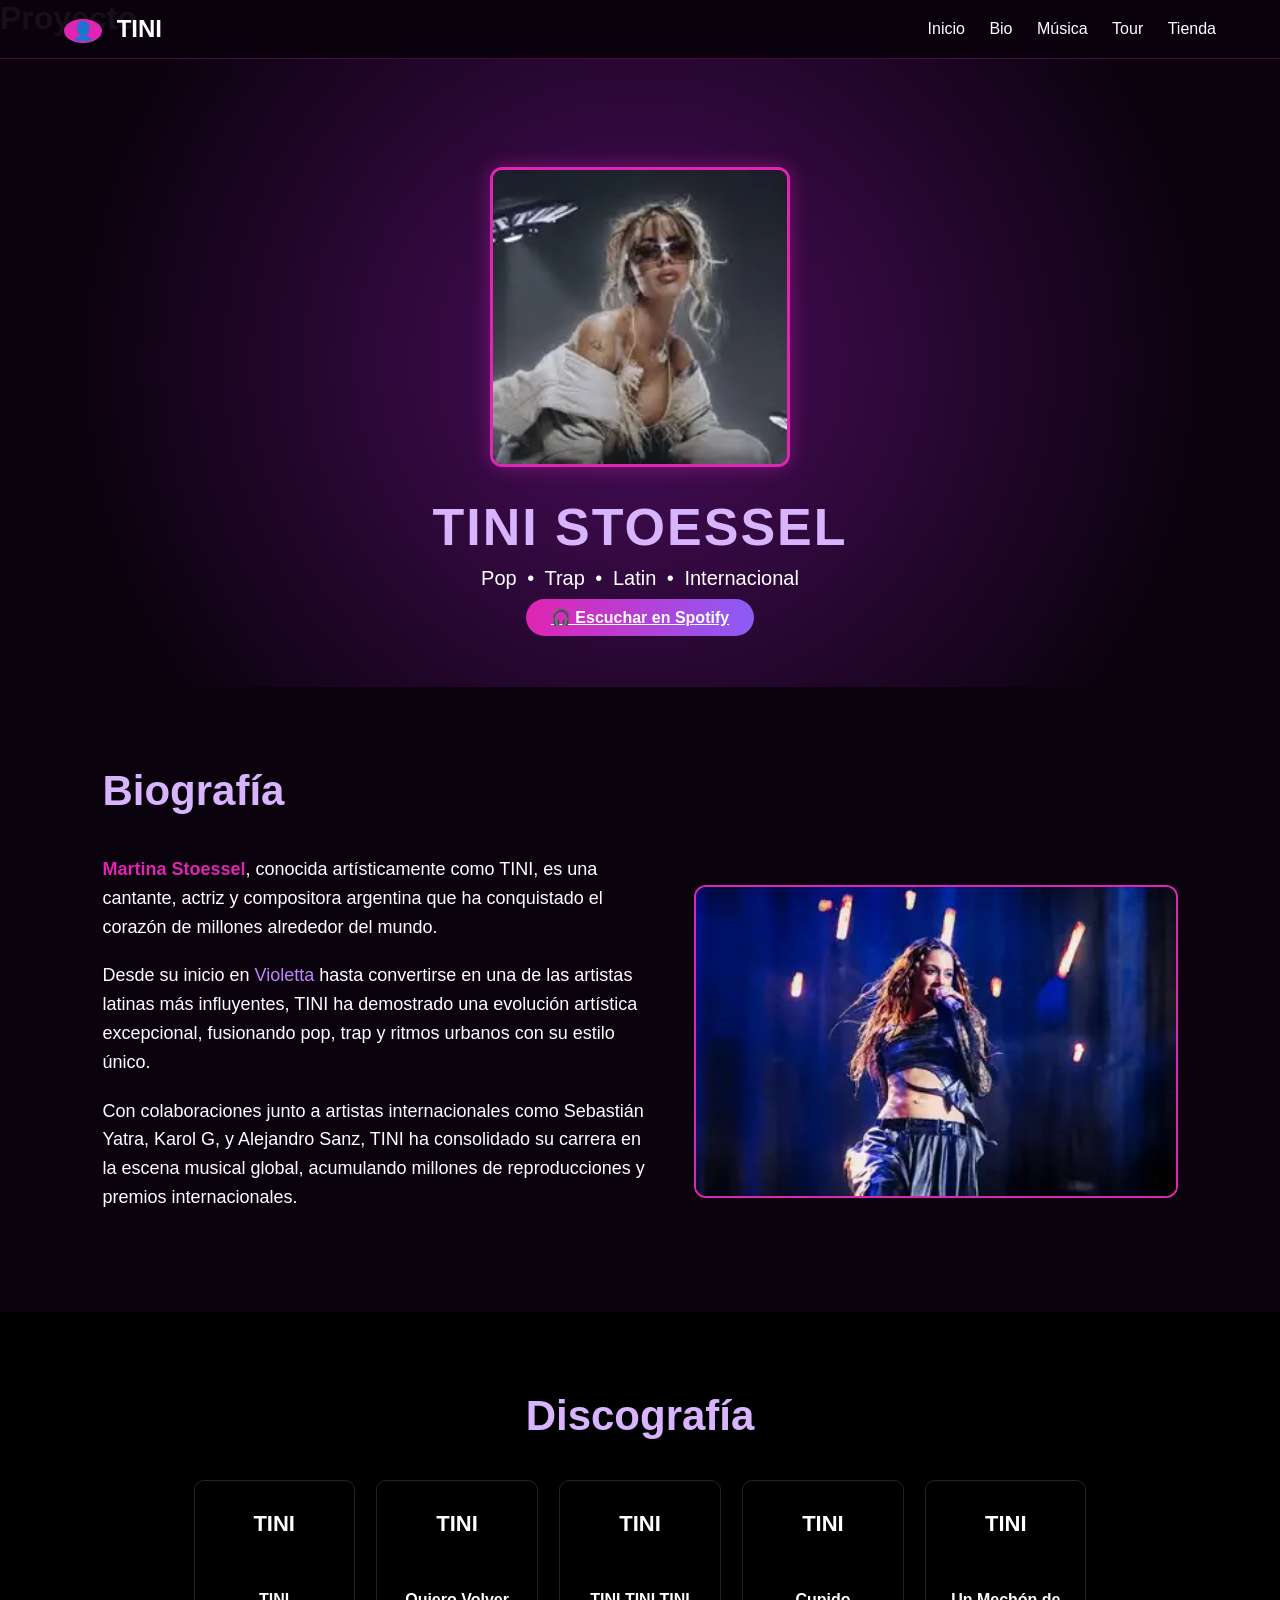
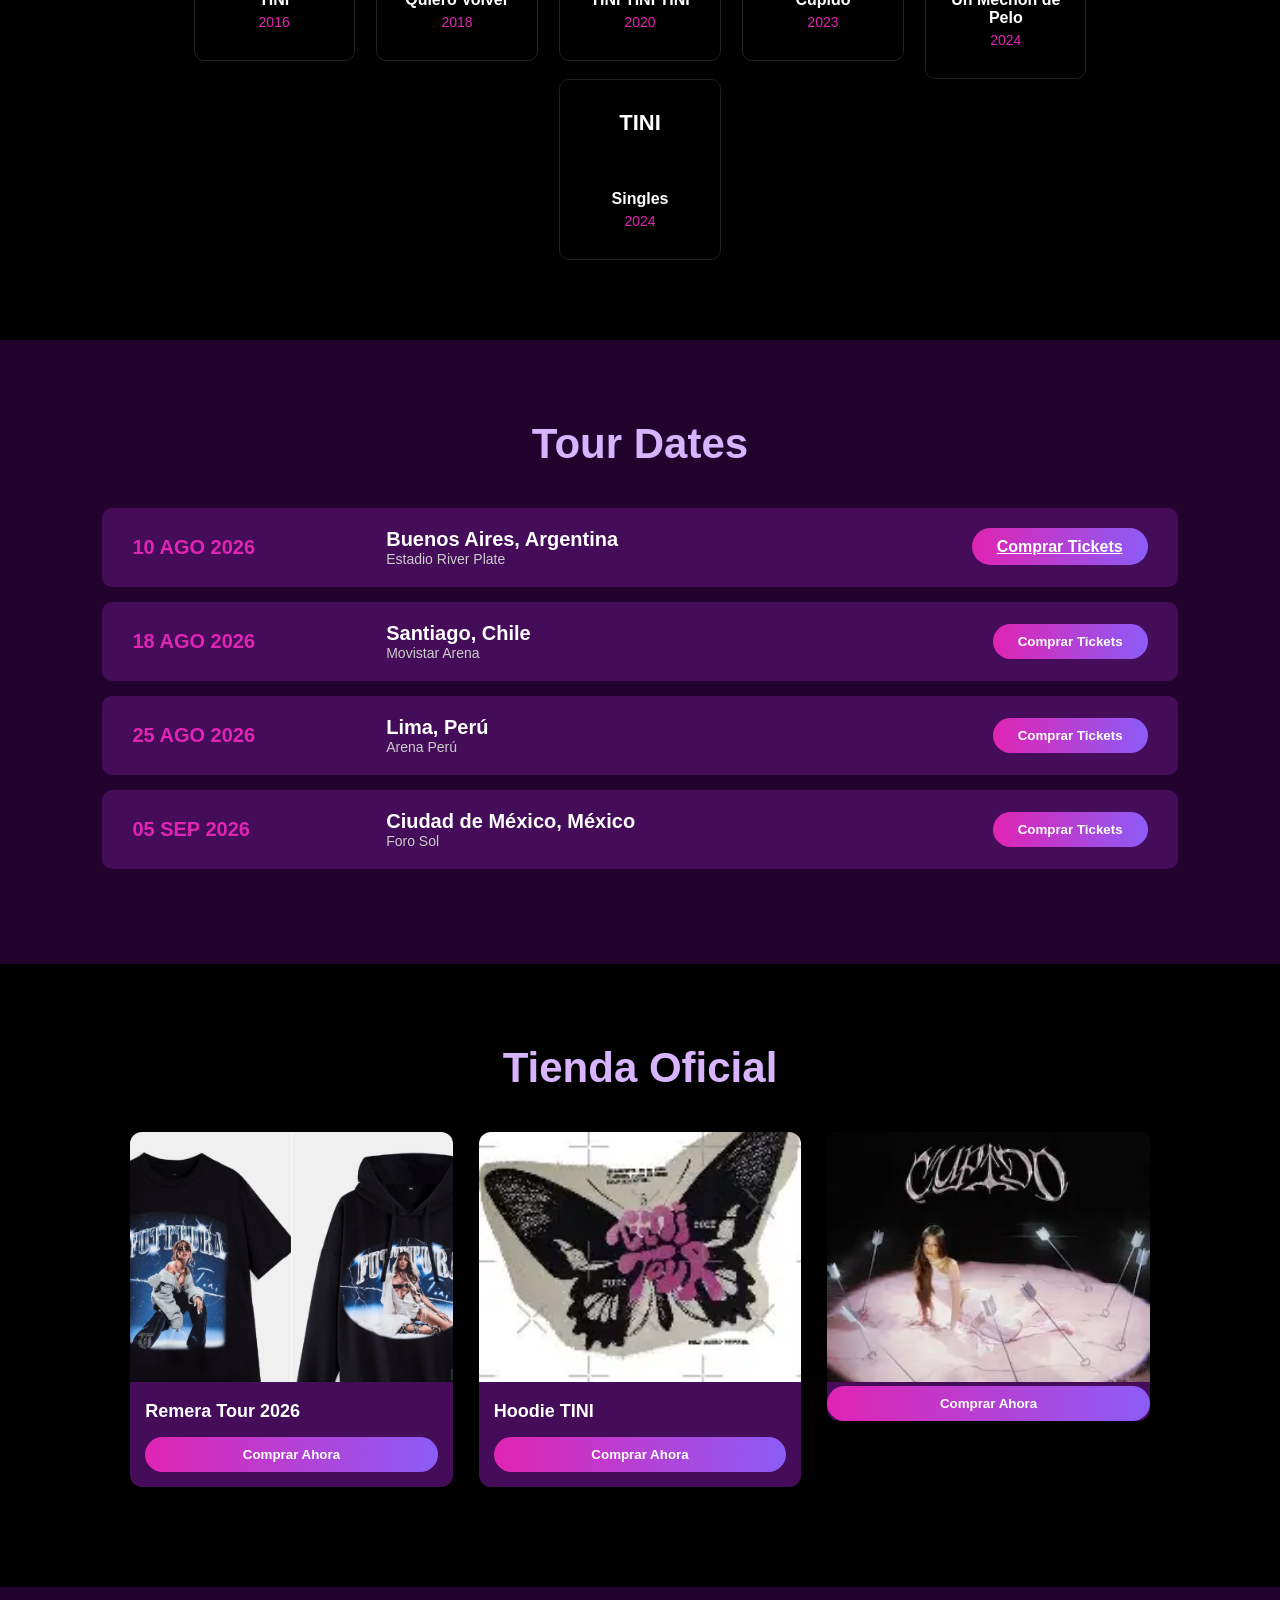
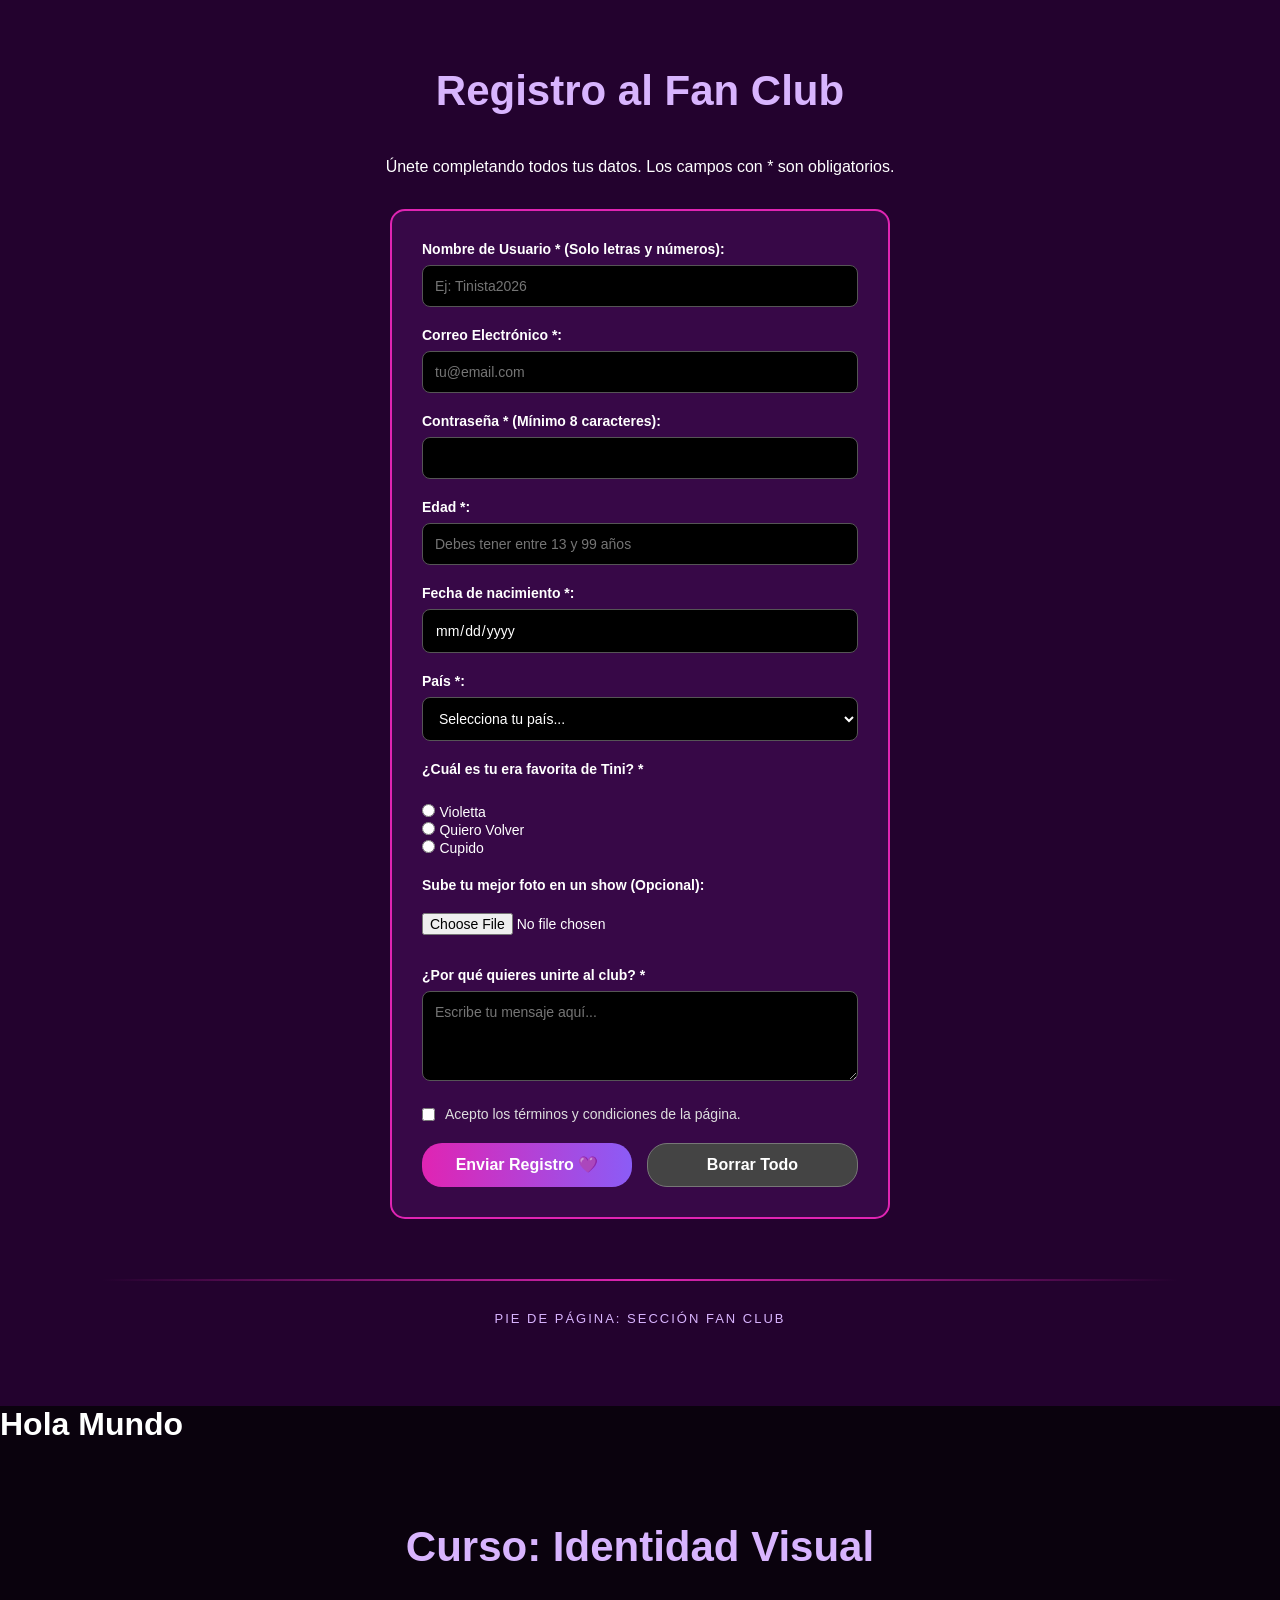
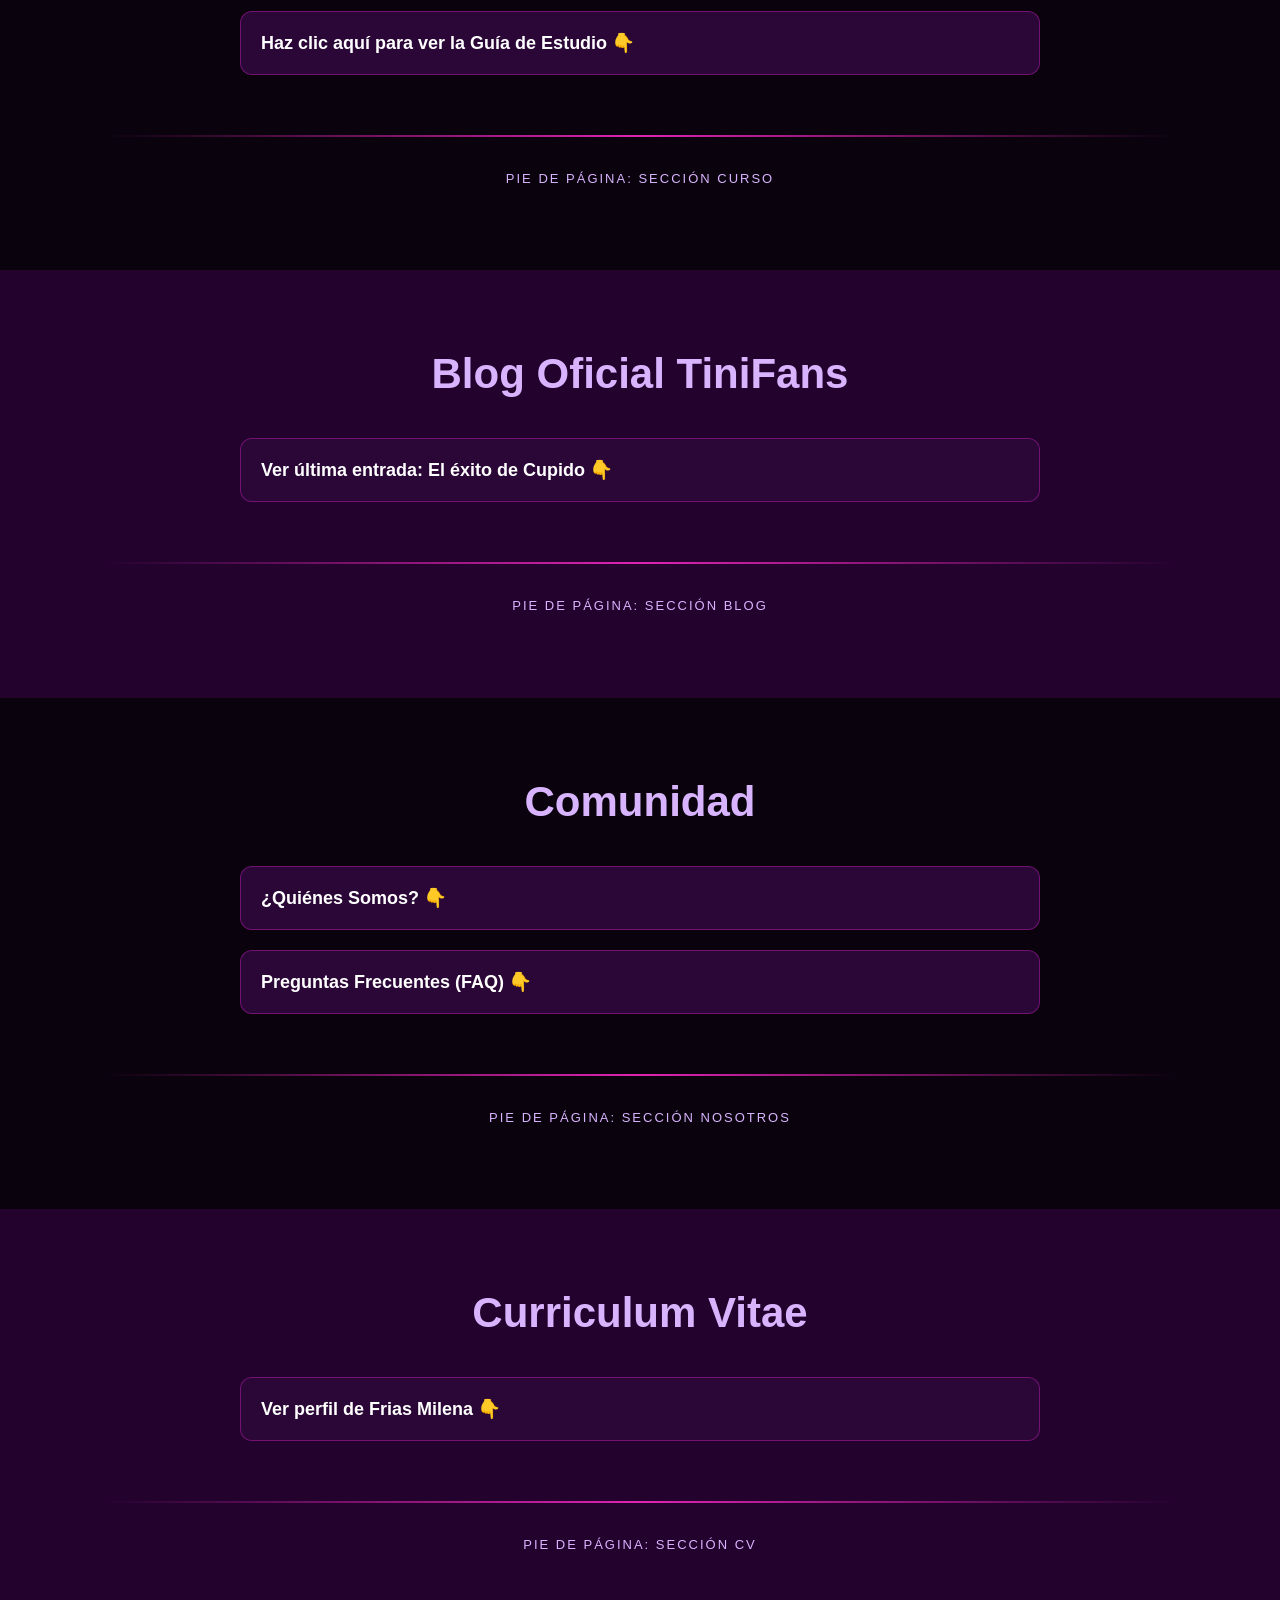
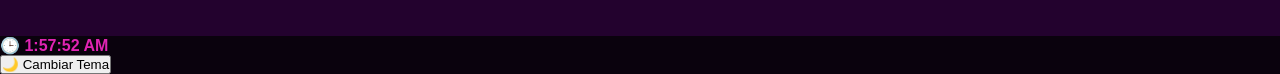
==== index.html @ 5d08255c "index" ====
<!DOCTYPE html>
<html lang="es">
<head>
	<meta charset="UTF-8">
	<meta name="viewport" content="width=device-width, initial-scale=1.0">
	<title>Proyecto</title>
</head>
<body>
	<h1>Proyecto</h1>
</body>
</html>
<link rel="stylesheet" href="css/styles.css">
<!DOCTYPE html>
<html lang="es">

<body>
    <header>
        <div class="logo"><span>👤</span> TINI</div>
        <nav>
            <a href="#inicio">Inicio</a>
            <a href="#bio">Bio</a>
            <a href="#musica">Música</a>
            <a href="#tour">Tour</a>
            <a href="#tienda">Tienda</a>
        </nav>
    </header>
</header>
    <!-- 1. INICIO (HERO) -->
    <section id="inicio">
        <img src="inicio.webp" alt="Tini en el escenario" class="hero-img">
    
        <h1 class="hero-title">TINI STOESSEL</h1>
        <p class="hero-subtitle">Pop • Trap • Latin • Internacional</p>
        
        <!-- ENLACE EXTERNO A SPOTIFY -->
        <br>
        <a href="https://open.spotify.com/artist/7vXDAI8JlvVDMNnIQOqw59" target="_blank" class="btn-ticket">🎧 Escuchar en Spotify</a>
    </section>

    <!-- 2. BIOGRAFÍA -->
    <section id="bio">
        <h2 class="section-title">Biografía</h2>
        <div class="bio-container">
            <div class="bio-text">
                <p><span style="color:var(--accent-pink); font-weight:bold;">Martina Stoessel</span>, conocida artísticamente como TINI, es una cantante, actriz y compositora argentina que ha conquistado el corazón de millones alrededor del mundo.</p>
                <p>Desde su inicio en <span style="color:#c084fc;">Violetta</span> hasta convertirse en una de las artistas latinas más influyentes, TINI ha demostrado una evolución artística excepcional, fusionando pop, trap y ritmos urbanos con su estilo único.</p>
                <p>Con colaboraciones junto a artistas internacionales como Sebastián Yatra, Karol G, y Alejandro Sanz, TINI ha consolidado su carrera en la escena musical global, acumulando millones de reproducciones y premios internacionales.</p>
            </div>
            <div class="bio-img-container">
                <img src="concierto.webp" alt="Show de Tini" class="bio-img">
            </div>
        </div>
    </section>

    <!-- 3. DISCOGRAFÍA -->
    <section id="musica">
        <h2 class="section-title">Discografía</h2>
        <div class="albums-grid">
            <div class="album-card">
                <div class="album-cover">TINI</div>
                <div class="album-title">TINI</div>
                <div class="album-year">2016</div>
            </div>
            <div class="album-card">
                <div class="album-cover">TINI</div>
                <div class="album-title">Quiero Volver</div>
                <div class="album-year">2018</div>
            </div>
            <div class="album-card">
                <div class="album-cover">TINI</div>
                <div class="album-title">TINI TINI TINI</div>
                <div class="album-year">2020</div>
            </div>
            <div class="album-card">
                <div class="album-cover">TINI</div>
                <div class="album-title">Cupido</div>
                <div class="album-year">2023</div>
            </div>
            <div class="album-card">
                <div class="album-cover">TINI</div>
                <div class="album-title">Un Mechón de Pelo</div>
                <div class="album-year">2024</div>
            </div>
            <div class="album-card">
                <div class="album-cover">TINI</div>
                <div class="album-title">Singles</div>
                <div class="album-year">2024</div>
            </div>
        </div>
    </section>

    <!-- 4. TOUR DATES -->
    <section id="tour">
        <h2 class="section-title">Tour Dates</h2>
        
        <div class="tour-item">
            <div class="tour-date">10 AGO 2026</div>
            <div class="tour-location">
                <div class="tour-city">Buenos Aires, Argentina</div>
                <div class="tour-venue">Estadio River Plate</div>
            </div>
           <div class="tour-action">
                <!-- ENLACE EXTERNO A UNA TICKETERA -->
                <a href="https://www.allaccess.com.ar/" target="_blank" class="btn-ticket">Comprar Tickets</a>
            </div>
            </div>
        </div>

        <div class="tour-item">
            <div class="tour-date">18 AGO 2026</div>
            <div class="tour-location">
                <div class="tour-city">Santiago, Chile</div>
                <div class="tour-venue">Movistar Arena</div>
            </div>
            <div class="tour-action">
                <button class="btn-ticket" onclick="alert('Redirigiendo a compra de entradas...')">Comprar Tickets</button>
            </div>
        </div>

        <div class="tour-item">
            <div class="tour-date">25 AGO 2026</div>
            <div class="tour-location">
                <div class="tour-city">Lima, Perú</div>
                <div class="tour-venue">Arena Perú</div>
            </div>
            <div class="tour-action">
                <button class="btn-ticket" onclick="alert('Redirigiendo a compra de entradas...')">Comprar Tickets</button>
            </div>
        </div>

        <div class="tour-item">
            <div class="tour-date">05 SEP 2026</div>
            <div class="tour-location">
                <div class="tour-city">Ciudad de México, México</div>
                <div class="tour-venue">Foro Sol</div>
            </div>
            <div class="tour-action">
                <button class="btn-ticket" onclick="alert('Redirigiendo a compra de entradas...')">Comprar Tickets</button>
            </div>
        </div>
    </section>

    <!-- 5. TIENDA OFICIAL -->
    <section id="tienda">
        <h2 class="section-title">Tienda Oficial</h2>
        <div class="shop-grid">
            <div class="shop-item">
               <img src="merch.jpg" alt="Merch Tour 2026" class="shop-img">
                <div class="shop-info">
                    <div class="shop-title">Remera Tour 2026</div>
                    <button class="btn-shop" onclick="alert('Producto agregado al carrito')">Comprar Ahora</button>
                </div>
            </div>
            <div class="shop-item">
                <img src="shoes.webp" alt="shouse Tini" class="shop-img">
                <div class="shop-info">
                    <div class="shop-title">Hoodie TINI</div>
                    <button class="btn-shop" onclick="alert('Producto agregado al carrito')">Comprar Ahora</button>
                </div>
            </div>
            <div class="shop-item">
            
                    <img src="cd.webp" alt="CD de Tini" class="shop-img">
                    <button class="btn-shop" onclick="alert('Producto agregado al carrito')">Comprar Ahora</button>
                </div>
            </div>
        </div>
    </section>

    <!-- 6. FAN CLUB -->
   <!-- 6. FAN CLUB Y REGISTRO (Actualizado para TP Formularios) -->
    <section id="fanclub">
        <h2 class="section-title">Registro al Fan Club</h2>
        <p class="fanclub-desc">Únete completando todos tus datos. Los campos con * son obligatorios.</p>
        
        <div class="form-card">
            <!-- 1. Etiqueta form con action y method POST -->
            <form action="/registrar_usuario.php" method="POST">
                
                <!-- Input de tipo Texto con validación minlength, maxlength y pattern -->
                <div class="form-group">
                    <label for="usuario">Nombre de Usuario * (Solo letras y números):</label>
                    <input type="text" id="usuario" name="usuario" class="form-control" placeholder="Ej: Tinista2026" required minlength="5" maxlength="15" pattern="[a-zA-Z0-9]+">
                </div>

                <!-- Input de tipo Email -->
                <div class="form-group">
                    <label for="correo">Correo Electrónico *:</label>
                    <input type="email" id="correo" name="correo" class="form-control" placeholder="tu@email.com" required>
                </div>

                <!-- Input de tipo Password -->
                <div class="form-group">
                    <label for="pass">Contraseña * (Mínimo 8 caracteres):</label>
                    <input type="password" id="pass" name="pass" class="form-control" required minlength="8">
                </div>

                <!-- Input de tipo Number con min y max -->
                <div class="form-group">
                    <label for="edad">Edad *:</label>
                    <input type="number" id="edad" name="edad" class="form-control" min="13" max="99" placeholder="Debes tener entre 13 y 99 años" required>
                </div>

                <!-- Input de tipo Date -->
                <div class="form-group">
                    <label for="fecha">Fecha de nacimiento *:</label>
                    <input type="date" id="fecha" name="fecha" class="form-control" required>
                </div>

                <!-- Select y Option -->
                <div class="form-group">
                    <label for="pais_origen">País *:</label>
                    <select id="pais_origen" name="pais_origen" class="form-control" required>
                        <option value="">Selecciona tu país...</option>
                        <option value="ar">Argentina</option>
                        <option value="cl">Chile</option>
                        <option value="mx">México</option>
                        <option value="es">España</option>
                    </select>
                </div>

                <!-- Radio Buttons (Selección única) -->
                <div class="form-group">
                    <label>¿Cuál es tu era favorita de Tini? *</label><br>
                    <input type="radio" id="era_violetta" name="era" value="violetta" required>
                    <label for="era_violetta" style="display:inline; font-weight:normal;">Violetta</label><br>
                    
                    <input type="radio" id="era_quierovolver" name="era" value="quierovolver">
                    <label for="era_quierovolver" style="display:inline; font-weight:normal;">Quiero Volver</label><br>
                    
                    <input type="radio" id="era_cupido" name="era" value="cupido">
                    <label for="era_cupido" style="display:inline; font-weight:normal;">Cupido</label>
                </div>

                <!-- Input de tipo File -->
                <div class="form-group">
                    <label for="foto_perfil">Sube tu mejor foto en un show (Opcional):</label>
                    <input type="file" id="foto_perfil" name="foto_perfil" class="form-control" style="background:transparent; border:none; padding-left:0;">
                </div>

                <!-- Textarea -->
                <div class="form-group">
                    <label for="mensaje">¿Por qué quieres unirte al club? *</label>
                    <textarea id="mensaje" name="mensaje" rows="4" class="form-control" placeholder="Escribe tu mensaje aquí..." required></textarea>
                </div>

                <!-- Input de tipo Checkbox -->
                <div class="form-checkbox">
                    <input type="checkbox" id="terminos" name="terminos" required>
                    <label for="terminos" style="display:inline; font-weight:normal; font-size:14px; color:#ddd;">Acepto los términos y condiciones de la página.</label>
                </div>

                <!-- Botones de Enviar y Borrar (Reset) -->
                <div style="display: flex; gap: 15px; margin-top: 20px;">
                    <button type="submit" class="btn-submit">Enviar Registro 💜</button>
                    <button type="reset" class="btn-submit" style="background: #444; border: 1px solid #777;">Borrar Todo</button>
                </div>
            </form>
        </div>

        <hr>
        <footer><p>Pie de página: Sección Fan Club</p></footer>
    </section>
</html>
<head>
    <meta charset="UTF-8">
    <title>TINI - Sitio Oficial</title>
    
    <!-- Aquí es donde llamas al archivo CSS -->
    <link rel="stylesheet" href="styles.css">
    
</head>
<body>
    
    <!-- Aquí va todo el contenido de tu página: header, secciones, textos, imágenes, etc. -->
    <h1>Hola Mundo</h1>

    <!-- Justo antes del cierre del body, llamas a tu archivo JavaScript -->
    <script src="js.js"></script>

</body>
<!-- 7. CURSO EN LÍNEA -->
    <!-- 7. CURSO EN LÍNEA -->
    <section id="curso">
        <h2 class="section-title">Curso: Identidad Visual</h2>
        
        <details class="acordeon">
            <summary>Haz clic aquí para ver la Guía de Estudio 👇</summary>
            <div class="contenido-oculto">
                <h3>Módulo 1: Construcción de Imagen Digital</h3>
                <h4>Detalles de estudio</h4>
                <p>Aprende cómo los artistas conectan emocionalmente a través de las redes.</p>
            </div>
        </details>

        <hr>
        <footer><p>Pie de página: Sección Curso</p></footer>
    </section>

    <!-- 8. BLOG -->
    <section id="blog">
        <h2 class="section-title">Blog Oficial TiniFans</h2>
        
        <details class="acordeon">
            <summary>Ver última entrada: El éxito de Cupido 👇</summary>
            <div class="contenido-oculto">
                <h3>El éxito internacional de Cupido</h3>
                <p>Cupido ha roto todos los récords de streaming este mes. ¡Gracias a todos los fans por el apoyo incondicional!</p>
                
                <h4>Comentarios</h4>
                <p class="caja-comentario">
                    "¡Me encantó el álbum, no paro de escucharlo!" <br> 
                    <span style="color: var(--accent-pink); font-size: 14px;">- Usuario: TinistaForever</span>
                </p>
                
                <pre>
Letra destacada de la semana:

"Tardo en contestarte... 
y tú tardas en madurar"
                </pre>
            </div>
        </details>

        <hr>
        <footer><p>Pie de página: Sección Blog</p></footer>
    </section>

    <!-- 9. QUIÉNES SOMOS Y FAQ -->
    <section id="nosotros">
        <h2 class="section-title">Comunidad</h2>
        
        <details class="acordeon">
            <summary>¿Quiénes Somos? 👇</summary>
            <div class="contenido-oculto">
                <p>Somos el club de fans oficial, dedicado a seguir la carrera de Tini desde Violetta hasta hoy.</p>
            </div>
        </details>

        <details class="acordeon">
            <summary>Preguntas Frecuentes (FAQ) 👇</summary>
            <div class="contenido-oculto">
                <h3>¿Cuándo se anuncian nuevas fechas del tour?</h3>
                <p>Las fechas se anuncian primero para los miembros registrados en el Fan Club.</p>
            </div>
        </details>

        <hr>
        <footer><p>Pie de página: Sección Nosotros</p></footer>
    </section>

    <!-- 10. CURRICULUM VITAE (Independiente) -->
    <section id="cv">
        <h2 class="section-title">Curriculum Vitae</h2>
        
        <details class="acordeon">
            <summary>Ver perfil de Frias Milena 👇</summary>
            <div class="contenido-oculto">
                <h3>Educación</h3>
                <p>Alumna de 4to 3ra - Desarrollo y Diseño Web.</p>
                
                <h3>Habilidades Técnicas</h3>
                <p>Creación de Wireframes, HTML, CSS, JavaScript y Diseño de Interfaces.</p>
            </div>
        </details>

        <hr>
        <footer><p>Pie de página: Sección CV</p></footer>
    </section>
    <head>
    <meta charset="UTF-8">
    <meta name="viewport" content="width=device-width, initial-scale=1.0">
    
    <!-- Etiqueta Title con Palabra Clave Principal -->
    <title>Tini Stoessel | Fan Club Oficial y Tour 2026</title>
    
    <!-- Meta Description descriptiva y llamativa -->
    <meta name="description" content="Únete al Fan Club oficial de Tini Stoessel. Descubre su biografía, fechas del tour 2026, discografía completa y compra merchandising exclusivo.">
    
    <link rel="stylesheet" href="styles.css">
</head>
<div id="reloj" style="font-size: 16px; font-weight: bold; color: var(--accent-pink);"></div>
<button onclick="toggleDarkMode()" style="cursor:pointer;">🌙 Cambiar Tema</button>
---- css/styles.css ----
:root {
    --bg-dark: #0a020d;
    --bg-purple: #23022e;
    --purple-card: #450c59;
    --accent-pink: #e024b3;
    --gradient-button: linear-gradient(90deg, #e024b3, #8b5cf6);
    --text-light: #ffffff;
    --text-muted: #d8b4fe;
}

* {
    box-sizing: border-box;
    margin: 0;
    padding: 0;
    font-family: 'Segoe UI', Tahoma, Geneva, Verdana, sans-serif;
}

body {
    background-color: var(--bg-dark);
    color: var(--text-light);
    scroll-behavior: smooth;
}

/* NAVEGACIÓN */
header {
    position: fixed;
    top: 0;
    width: 100%;
    background-color: rgba(10, 2, 13, 0.95);
    display: table;
    padding: 15px 5%;
    z-index: 1000;
    border-bottom: 1px solid rgba(224, 36, 179, 0.3);
}

.logo {
    display: table-cell;
    vertical-align: middle;
    font-size: 24px;
    font-weight: bold;
    color: #fff;
}

.logo span {
    background: var(--accent-pink);
    color: white;
    padding: 2px 8px;
    border-radius: 50%;
    margin-right: 8px;
    font-size: 18px;
}

nav {
    display: table-cell;
    text-align: right;
    vertical-align: middle;
}

nav a {
    color: #fff;
    text-decoration: none;
    margin-left: 20px;
    font-weight: 500;
    transition: color 0.3s;
}

nav a:hover {
    color: var(--accent-pink);
}

/* SECCIONES */
section {
    padding: 80px 8%;
    text-align: center;
}

.section-title {
    font-size: 42px;
    margin-bottom: 40px;
    color: var(--text-muted);
    font-weight: bold;
}

/* HERO */
#inicio {
    background: radial-gradient(circle, #4a0d5c 0%, #0a020d 80%);
    padding-top: 130px;
    padding-bottom: 60px;
}

.hero-img {
    width: 300px;
    height: 300px;
    object-fit: cover;
    border-radius: 12px;
    border: 3px solid var(--accent-pink);
    box-shadow: 0 0 20px rgba(224, 36, 179, 0.4);
    margin: 0 auto 30px auto;
    display: block;
}

.hero-title {
    font-size: 52px;
    font-weight: 900;
    letter-spacing: 2px;
    color: var(--text-muted);
    margin-bottom: 10px;
}

.hero-subtitle {
    font-size: 20px;
    color: #ffffff;
    word-spacing: 5px;
}

/* BIOGRAFÍA */
#bio {
    background-color: var(--bg-dark);
    text-align: left;
}

.bio-container {
    display: table;
    width: 100%;
}

.bio-text {
    display: table-cell;
    width: 55%;
    vertical-align: middle;
    padding-right: 40px;
    font-size: 18px;
    line-height: 1.6;
}

.bio-text p {
    margin-bottom: 20px;
}

.highlight {
    color: var(--accent-pink);
    font-weight: bold;
}

.highlight-purple {
    color: #c084fc;
}

.bio-img-container {
    display: table-cell;
    width: 45%;
    vertical-align: middle;
}

.bio-img {
    width: 100%;
    border-radius: 12px;
    border: 2px solid var(--accent-pink);
}

/* DISCOGRAFÍA */
#musica {
    background-color: #000;
}

.albums-grid {
    width: 100%;
    margin: 0 auto;
}

.album-card {
    display: inline-block;
    width: 15%;
    margin: 0 0.8%;
    background-color: #000;
    border: 1px solid #222;
    border-radius: 10px;
    padding: 30px 10px;
    vertical-align: top;
}

.album-cover {
    font-size: 22px;
    font-weight: bold;
    margin-bottom: 30px;
    height: 50px;
}

.album-title {
    font-size: 16px;
    font-weight: bold;
    color: #fff;
    margin-bottom: 5px;
}

.album-year {
    font-size: 14px;
    color: var(--accent-pink);
}

/* TOUR */
#tour {
    background-color: var(--bg-purple);
}

.tour-item {
    background-color: var(--purple-card);
    border-radius: 10px;
    padding: 20px 30px;
    margin-bottom: 15px;
    display: table;
    width: 100%;
    text-align: left;
}

.tour-date {
    display: table-cell;
    width: 25%;
    vertical-align: middle;
    font-size: 20px;
    font-weight: bold;
    color: var(--accent-pink);
}

.tour-location {
    display: table-cell;
    width: 50%;
    vertical-align: middle;
}

.tour-city {
    font-size: 20px;
    font-weight: bold;
}

.tour-venue {
    font-size: 14px;
    color: #ccc;
}

.tour-action {
    display: table-cell;
    width: 25%;
    text-align: right;
    vertical-align: middle;
}

.btn-ticket {
    background: var(--gradient-button);
    color: white;
    padding: 10px 25px;
    border-radius: 20px;
    border: none;
    font-weight: bold;
    cursor: pointer;
}

/* TIENDA */
#tienda {
    background-color: #000;
}

.shop-grid {
    width: 100%;
    text-align: center;
}

.shop-item {
    display: inline-block;
    width: 30%;
    margin: 0 1% 20px 1%;
    background-color: var(--purple-card);
    border-radius: 12px;
    overflow: hidden;
    vertical-align: top;
    text-align: left;
}

.shop-img {
    width: 100%;
    height: 250px;
    object-fit: cover;
}

.placeholder-img {
    display: flex;
    justify-content: center;
    align-items: center;
    background-color: #eee;
    color: #888;
    font-size: 50px;
}

.shop-info {
    padding: 15px;
}

.shop-title {
    font-size: 18px;
    font-weight: bold;
    margin-bottom: 15px;
}

.btn-shop {
    background: var(--gradient-button);
    color: white;
    width: 100%;
    padding: 10px;
    border-radius: 20px;
    border: none;
    font-weight: bold;
    cursor: pointer;
}

/* FAN CLUB */
#fanclub {
    background-color: var(--bg-purple);
}

.fanclub-desc {
    max-width: 600px;
    margin: 0 auto 30px auto;
    font-size: 16px;
    line-height: 1.5;
}

.form-card {
    background-color: rgba(69, 12, 89, 0.6);
    border: 2px solid var(--accent-pink);
    border-radius: 15px;
    max-width: 500px;
    margin: 0 auto;
    padding: 30px;
    text-align: left;
}

.form-group {
    margin-bottom: 20px;
}

.form-group label {
    display: block;
    margin-bottom: 8px;
    font-weight: bold;
    font-size: 14px;
}

.form-control {
    width: 100%;
    padding: 12px;
    border-radius: 8px;
    border: 1px solid #555;
    background-color: #000;
    color: #fff;
    font-size: 14px;
}

.form-checkbox {
    display: table;
    margin-bottom: 20px;
}

.form-checkbox input {
    display: table-cell;
    margin-right: 10px;
    vertical-align: middle;
}

.form-checkbox span {
    display: table-cell;
    font-size: 12px;
    color: #ddd;
    vertical-align: middle;
}

.btn-submit {
    background: var(--gradient-button);
    color: white;
    width: 100%;
    padding: 12px;
    border-radius: 20px;
    border: none;
    font-weight: bold;
    font-size: 16px;
    cursor: pointer;
}
/* =========================================
   ESTILOS PARA LAS NUEVAS SECCIONES (TP2)
   ========================================= */

/* Fondos alternados para separar visualmente las secciones */
#curso, #nosotros {
    background-color: var(--bg-dark);
}

#blog, #cv {
    background-color: var(--bg-purple);
}

/* Espaciado y color de los subtítulos */
#curso h3, #blog h3, #nosotros h3, #cv h3 {
    color: var(--accent-pink);
    margin-top: 40px;
    margin-bottom: 15px;
    font-size: 26px;
}

#curso h4, #blog h4 {
    color: #c084fc; /* Violeta clarito */
    margin-bottom: 15px;
    font-size: 20px;
}

#curso p, #blog p, #nosotros p, #cv p {
    margin-bottom: 20px;
    line-height: 1.8;
    font-size: 16px;
}

/* 🎨 Estilo para la etiqueta PRE (Letra de canción) */
pre {
    background-color: rgba(0, 0, 0, 0.5); 
    border-left: 4px solid var(--accent-pink);
    padding: 20px;
    margin: 30px auto;
    max-width: 500px;
    text-align: left;
    font-family: 'Courier New', Courier, monospace; /* Fuente de máquina de escribir */
    color: var(--text-light);
    border-radius: 8px;
    font-size: 15px;
    box-shadow: 0 4px 15px rgba(224, 36, 179, 0.15);
}

/* 🎨 Estilo para la caja de comentarios del blog */
.caja-comentario {
    background-color: var(--purple-card);
    padding: 20px;
    border-radius: 10px;
    display: inline-block;
    margin-bottom: 20px;
    border: 1px solid rgba(224, 36, 179, 0.3);
    text-align: center;
}

/* 🎨 Estilo para la etiqueta HR (Línea separadora) */
hr {
    border: none;
    height: 2px;
    /* Crea una línea que se desvanece a los lados */
    background: linear-gradient(90deg, transparent, var(--accent-pink), transparent);
    margin: 60px 0 30px 0;
}

/* 🎨 Estilo para los FOOTER (Pies de página) */
footer p {
    font-size: 13px !important;
    color: var(--text-muted) !important;
    margin-bottom: 0 !important;
    text-transform: uppercase;
    letter-spacing: 2px;
}
/* =========================================
   ESTILOS PARA LAS CAJAS DESPLEGABLES (ACORDEÓN)
   ========================================= */

.acordeon {
    background-color: var(--purple-card);
    border: 1px solid rgba(224, 36, 179, 0.3);
    border-radius: 12px;
    margin: 0 auto 20px auto;
    max-width: 800px;
    text-align: left;
    overflow: hidden;
    transition: all 0.3s ease;
}

/* El título que se puede cliquear */
.acordeon summary {
    padding: 20px;
    font-size: 18px;
    font-weight: bold;
    color: var(--text-light);
    cursor: pointer;
    background-color: rgba(0, 0, 0, 0.4);
    list-style: none; /* Oculta la flechita por defecto del navegador */
    transition: color 0.3s, background-color 0.3s;
}

/* Efecto al pasar el mouse por encima */
.acordeon summary:hover {
    color: var(--accent-pink);
    background-color: rgba(0, 0, 0, 0.6);
}

/* Para ocultar la flechita extra en navegadores basados en Safari/Chrome */
.acordeon summary::-webkit-details-marker {
    display: none;
}

/* El cuadro con la información que se despliega */
.contenido-oculto {
    padding: 25px;
    border-top: 1px solid rgba(224, 36, 179, 0.3);
    background-color: rgba(0, 0, 0, 0.2);
}
/* =========================================
   MEDIA QUERIES (DISEÑO RESPONSIVO)
   ========================================= */
@media (max-width: 768px) {
    /* Menú y Hero */
    header { text-align: center; display: block; }
    nav { display: block; text-align: center; margin-top: 10px; }
    .hero-title { font-size: 35px; }
    
    /* Biografía pasa a 1 sola columna */
    .bio-text, .bio-img-container { display: block; width: 100%; padding: 0; }
    .bio-img-container { margin-top: 20px; }
    
    /* Discografía, Tour y Tienda pasan a 1 columna */
    .album-card { width: 45%; margin-bottom: 15px; }
    .tour-date, .tour-location, .tour-action { display: block; width: 100%; text-align: left; margin-bottom: 10px; }
    .tour-item { display: block; }
    .shop-item { width: 100%; margin: 0 0 20px 0; }
}
body.modo-claro {
    background-color: #ffffff;
    color: #000000;
}
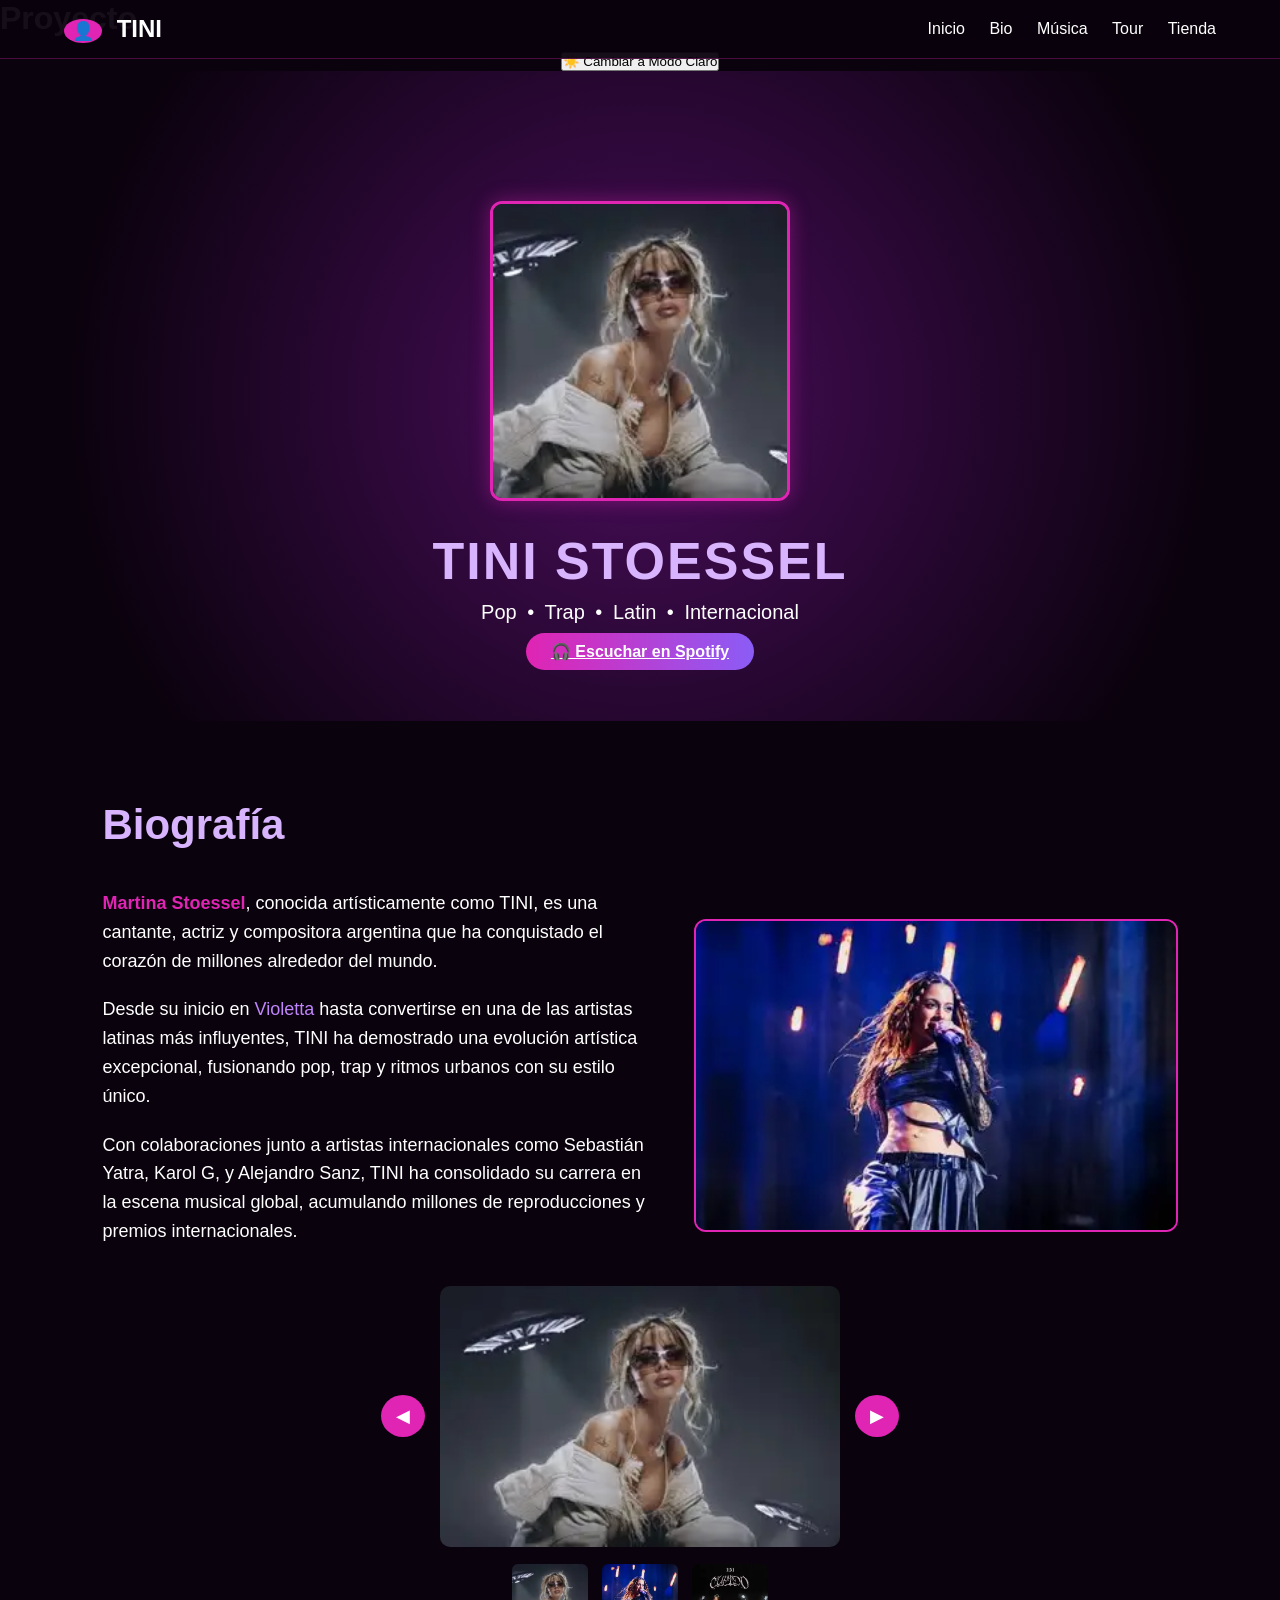
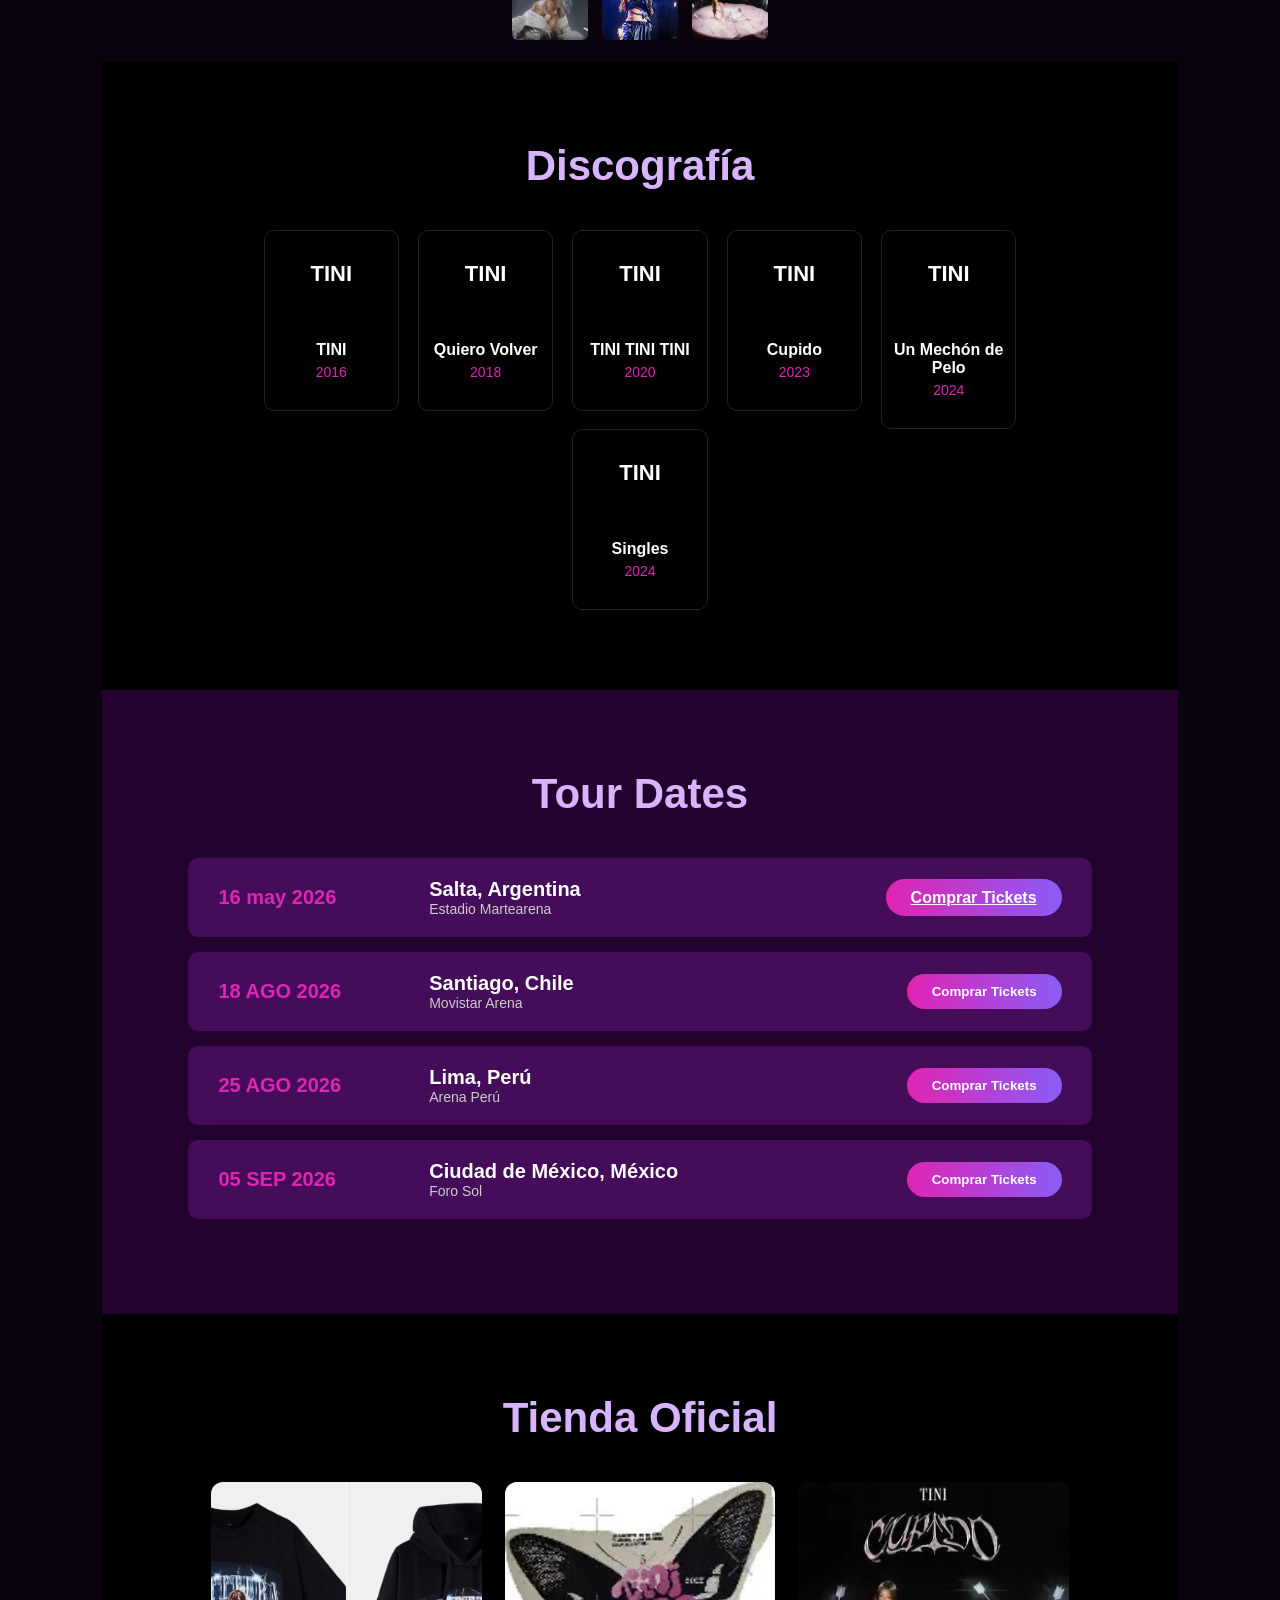
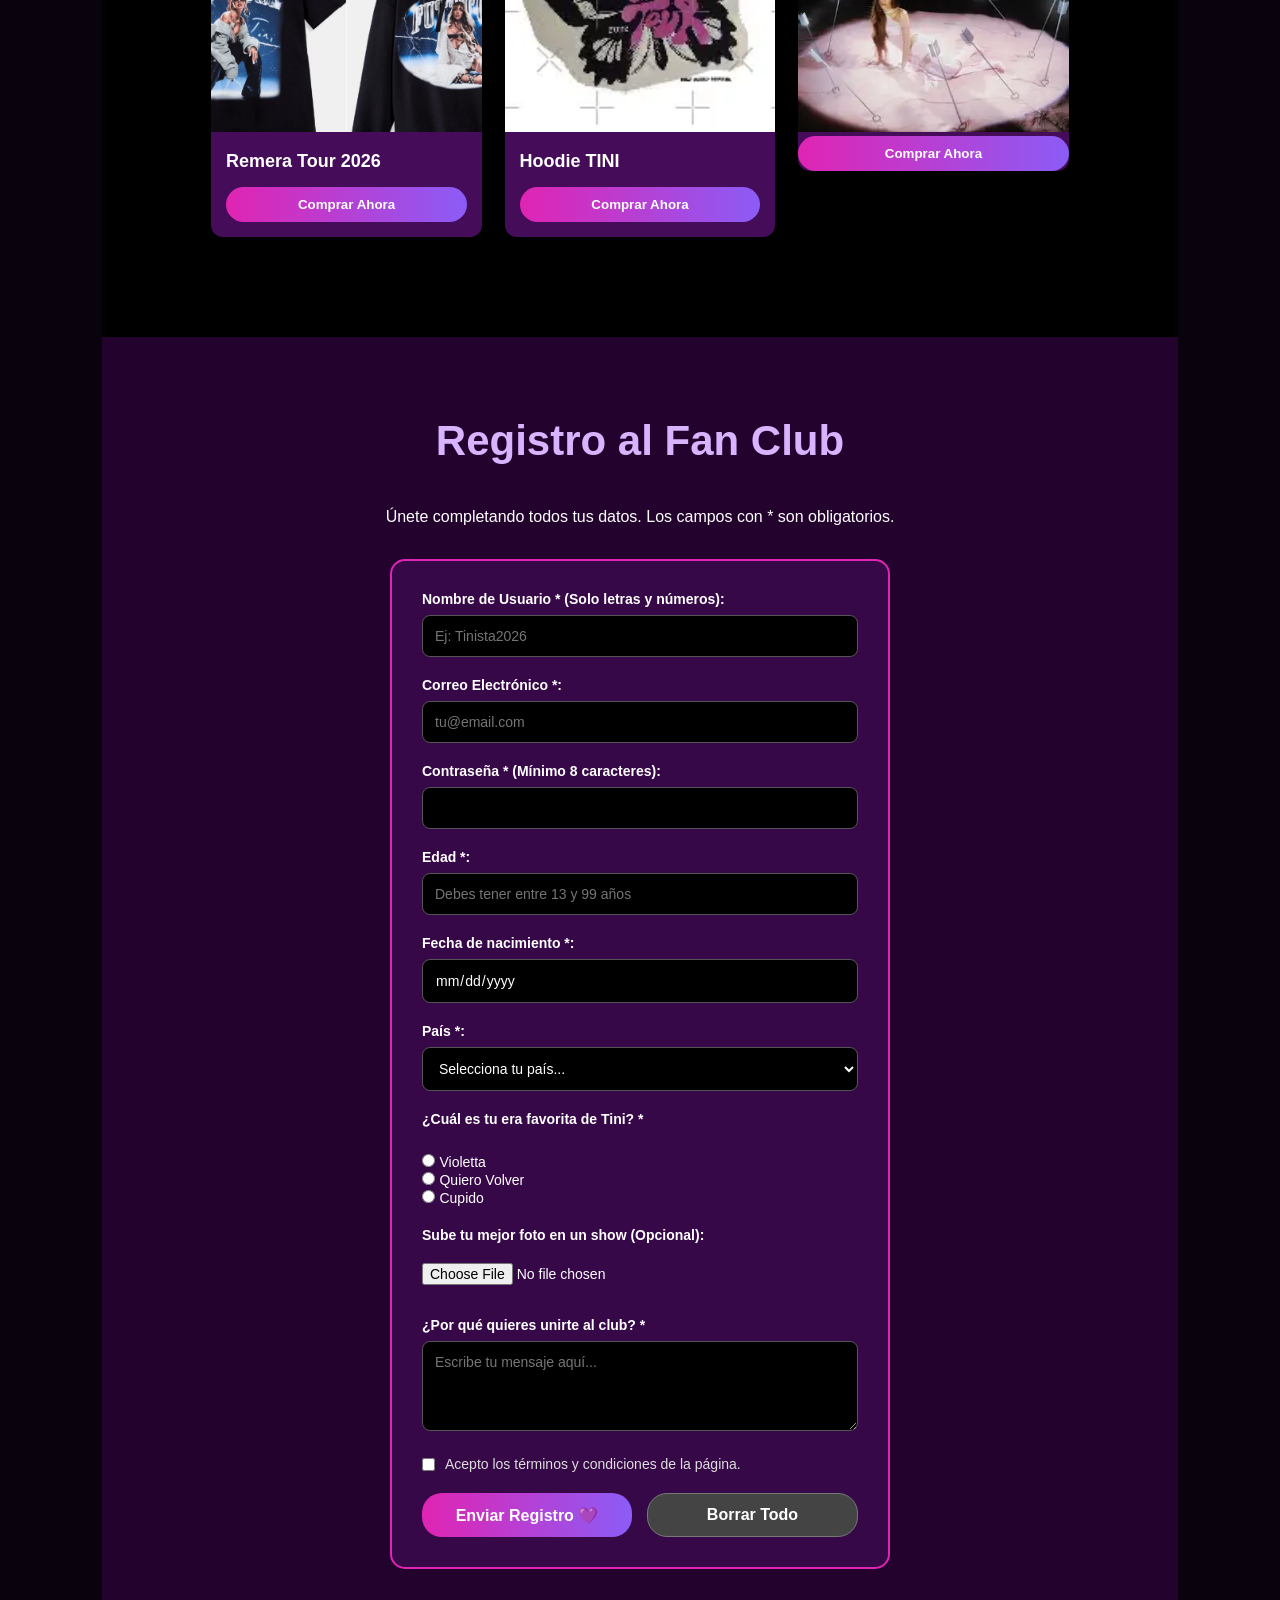
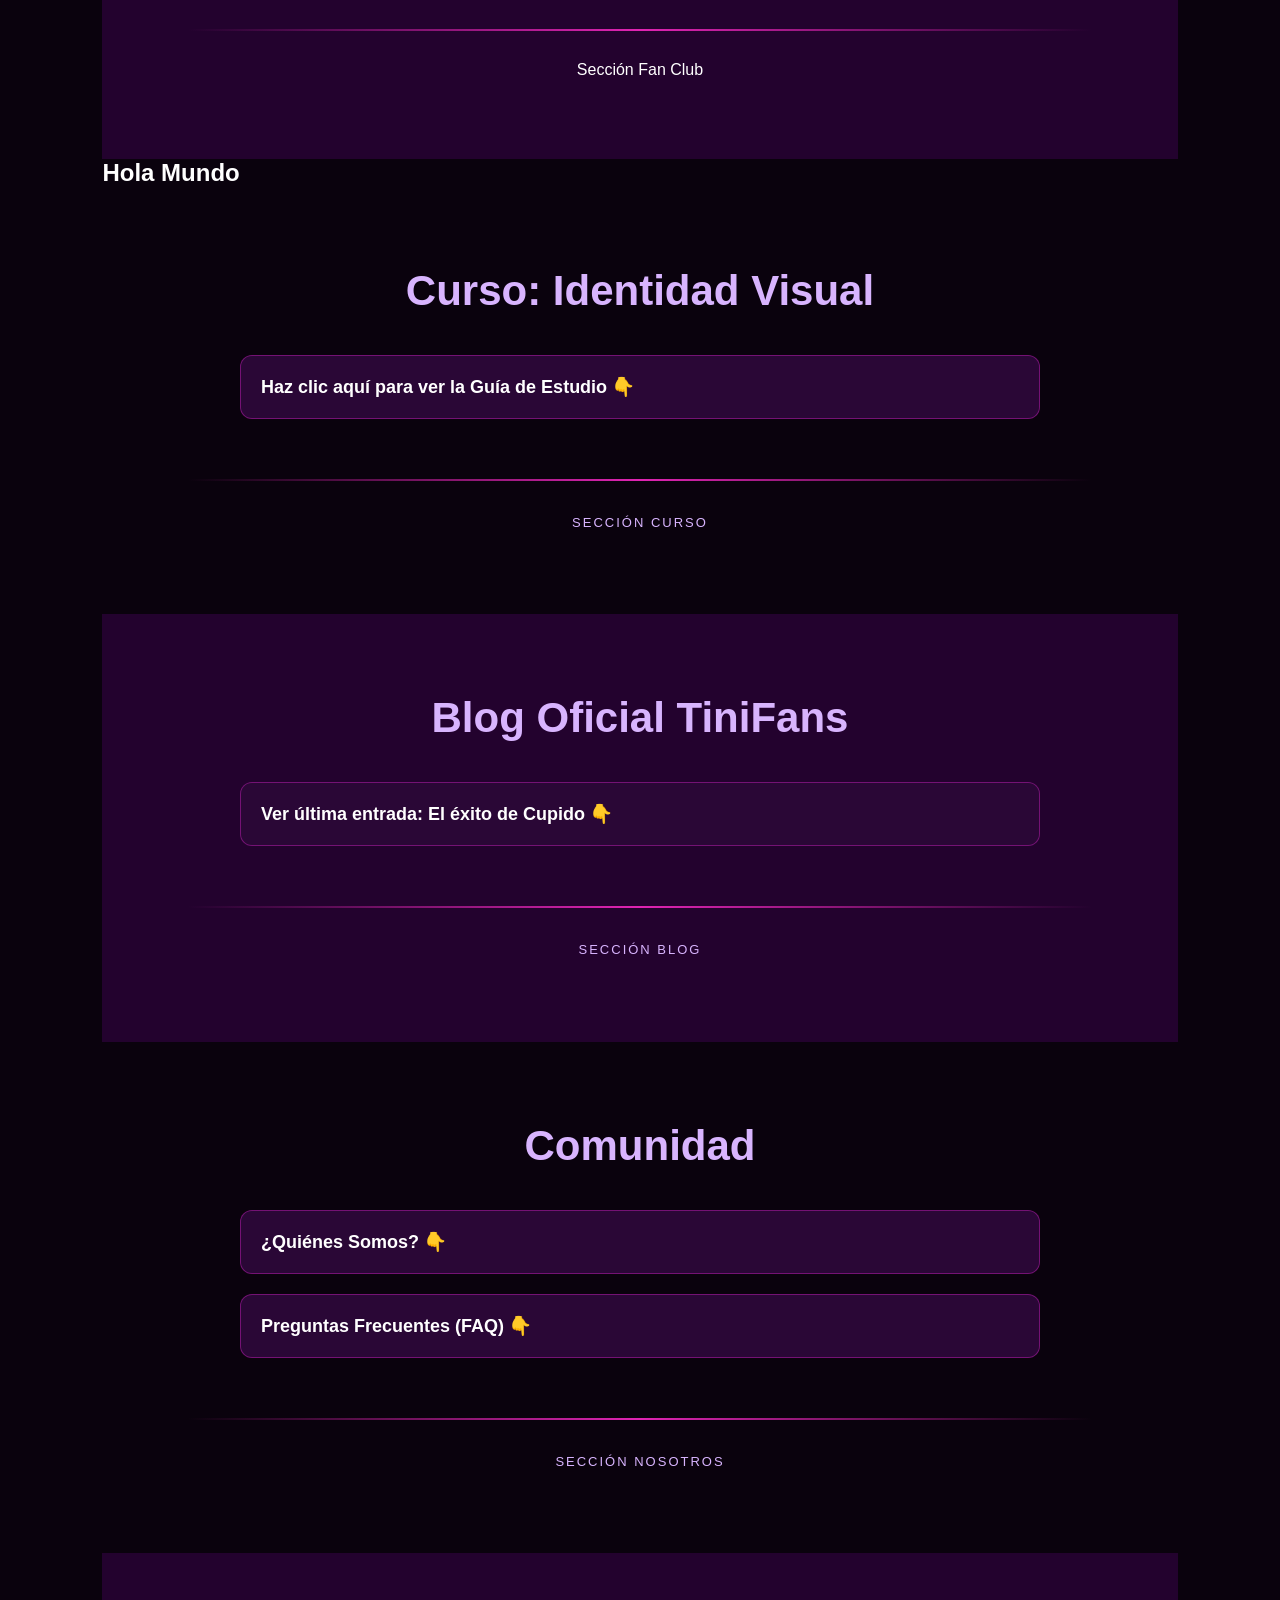
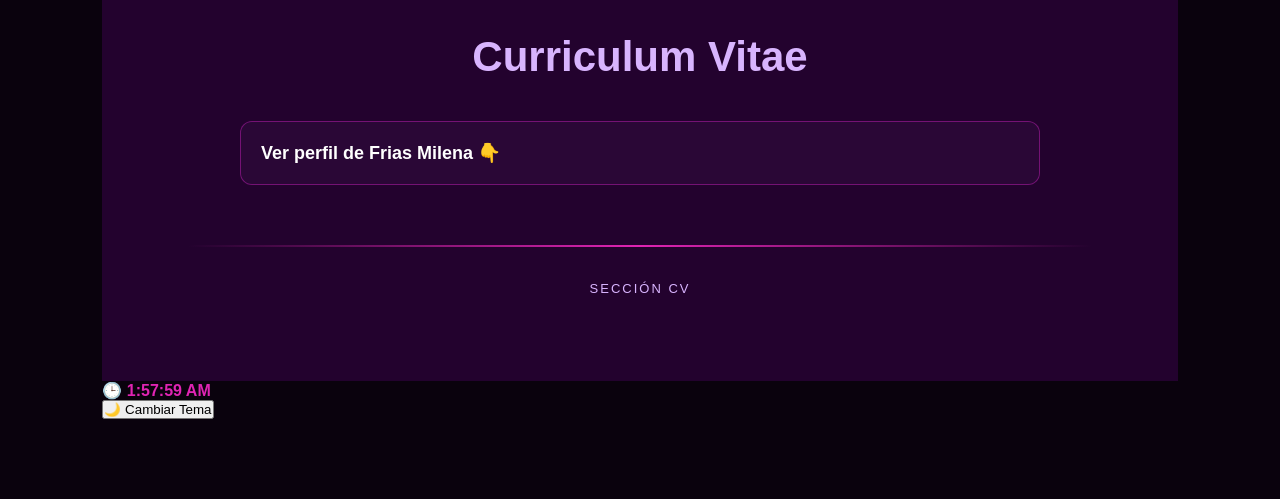
==== commit f50f2695: "tini" ====
--- a/index.html
+++ b/index.html
@@ -25,6 +25,10 @@
         </nav>
     </header>
 </header>
+<div style="text-align: center; margin-top: 15px;">
+    <button id="toggle-tema" class="btn-tema">☀️ Cambiar a Modo Claro</button>
+</div>
+
     <!-- 1. INICIO (HERO) -->
     <section id="inicio">
         <img src="inicio.webp" alt="Tini en el escenario" class="hero-img">
@@ -50,8 +54,22 @@
                 <img src="concierto.webp" alt="Show de Tini" class="bio-img">
             </div>
         </div>
-    </section>
-
+ <div class="galeria-contenedor">
+    <!-- Imagen Principal con Botones Laterales -->
+    <div class="caja-principal">
+        <button id="btn-anterior">◀</button>
+        <img id="imagen-ampliada" src="inicio.webp" alt="Tini Ampliada">
+        <button id="btn-siguiente">▶</button>
+    </div>
+
+    <!-- Fila de Miniaturas -->
+    <div class="caja-miniaturas">
+        <!-- El evento onclick envía la ruta de la imagen y su número de orden -->
+        <img class="miniatura" src="inicio.webp" alt="Inicio" onclick="abrirMiniatura(this.src, 0)">
+        <img class="miniatura" src="concierto.webp" alt="Concierto" onclick="abrirMiniatura(this.src, 1)">
+        <img class="miniatura" src="cd.webp" alt="CD" onclick="abrirMiniatura(this.src, 2)">
+    </div>
+</div>
     <!-- 3. DISCOGRAFÍA -->
     <section id="musica">
         <h2 class="section-title">Discografía</h2>
@@ -94,10 +112,10 @@
         <h2 class="section-title">Tour Dates</h2>
         
         <div class="tour-item">
-            <div class="tour-date">10 AGO 2026</div>
+            <div class="tour-date">16 may 2026</div>
             <div class="tour-location">
-                <div class="tour-city">Buenos Aires, Argentina</div>
-                <div class="tour-venue">Estadio River Plate</div>
+                <div class="tour-city">Salta, Argentina</div>
+                <div class="tour-venue">Estadio Martearena </div>
             </div>
            <div class="tour-action">
                 <!-- ENLACE EXTERNO A UNA TICKETERA -->
@@ -167,7 +185,7 @@
         </div>
     </section>
 
-    <!-- 6. FAN CLUB -->
+    
    <!-- 6. FAN CLUB Y REGISTRO (Actualizado para TP Formularios) -->
     <section id="fanclub">
         <h2 class="section-title">Registro al Fan Club</h2>
@@ -259,7 +277,7 @@
         </div>
 
         <hr>
-        <footer><p>Pie de página: Sección Fan Club</p></footer>
+        <footer><p></p> Sección Fan Club</p></footer>
     </section>
 </html>
 <head>
@@ -294,7 +312,7 @@
         </details>
 
         <hr>
-        <footer><p>Pie de página: Sección Curso</p></footer>
+        <footer><p> Sección Curso</p></footer>
     </section>
 
     <!-- 8. BLOG -->
@@ -323,7 +341,7 @@
         </details>
 
         <hr>
-        <footer><p>Pie de página: Sección Blog</p></footer>
+        <footer><p> Sección Blog</p></footer>
     </section>
 
     <!-- 9. QUIÉNES SOMOS Y FAQ -->
@@ -346,7 +364,7 @@
         </details>
 
         <hr>
-        <footer><p>Pie de página: Sección Nosotros</p></footer>
+        <footer><p> Sección Nosotros</p></footer>
     </section>
 
     <!-- 10. CURRICULUM VITAE (Independiente) -->
@@ -365,7 +383,7 @@
         </details>
 
         <hr>
-        <footer><p>Pie de página: Sección CV</p></footer>
+        <footer><p> Sección CV</p></footer>
     </section>
     <head>
     <meta charset="UTF-8">
@@ -380,4 +398,4 @@
     <link rel="stylesheet" href="styles.css">
 </head>
 <div id="reloj" style="font-size: 16px; font-weight: bold; color: var(--accent-pink);"></div>
-<button onclick="toggleDarkMode()" style="cursor:pointer;">🌙 Cambiar Tema</button>
+<button id="toggle-tema" class="btn-tema">🌙 Cambiar Tema</button>
--- a/css/styles.css
+++ b/css/styles.css
@@ -526,4 +526,48 @@
 body.modo-claro {
     background-color: #ffffff;
     color: #000000;
-}+}
+.galeria-contenedor { 
+    text-align: center; 
+    max-width: 600px; 
+    margin: 20px auto; 
+}
+.caja-principal { 
+    display: flex; 
+    align-items: center; 
+    justify-content: center; 
+    gap: 15px; 
+    margin-bottom: 15px; 
+}
+#imagen-ampliada { 
+    width: 100%; 
+    max-width: 400px; 
+    border-radius: 10px; 
+    transition: opacity 0.3s;
+}
+.caja-principal button { 
+    background-color: var(--accent-pink, #ff007f); 
+    color: white; 
+    border: none; 
+    padding: 10px 15px; 
+    cursor: pointer; 
+    border-radius: 50%; 
+    font-size: 18px; 
+}
+.caja-miniaturas { 
+    display: flex; 
+    justify-content: center; 
+    gap: 10px; 
+}
+.miniatura { 
+    width: 80px; 
+    height: 80px; 
+    object-fit: cover; 
+    cursor: pointer; 
+    border-radius: 8px; 
+    border: 2px solid transparent; 
+    transition: border-color 0.3s; 
+}
+.miniatura:hover { 
+    border-color: var(--accent-pink, #ff007f); 
+}
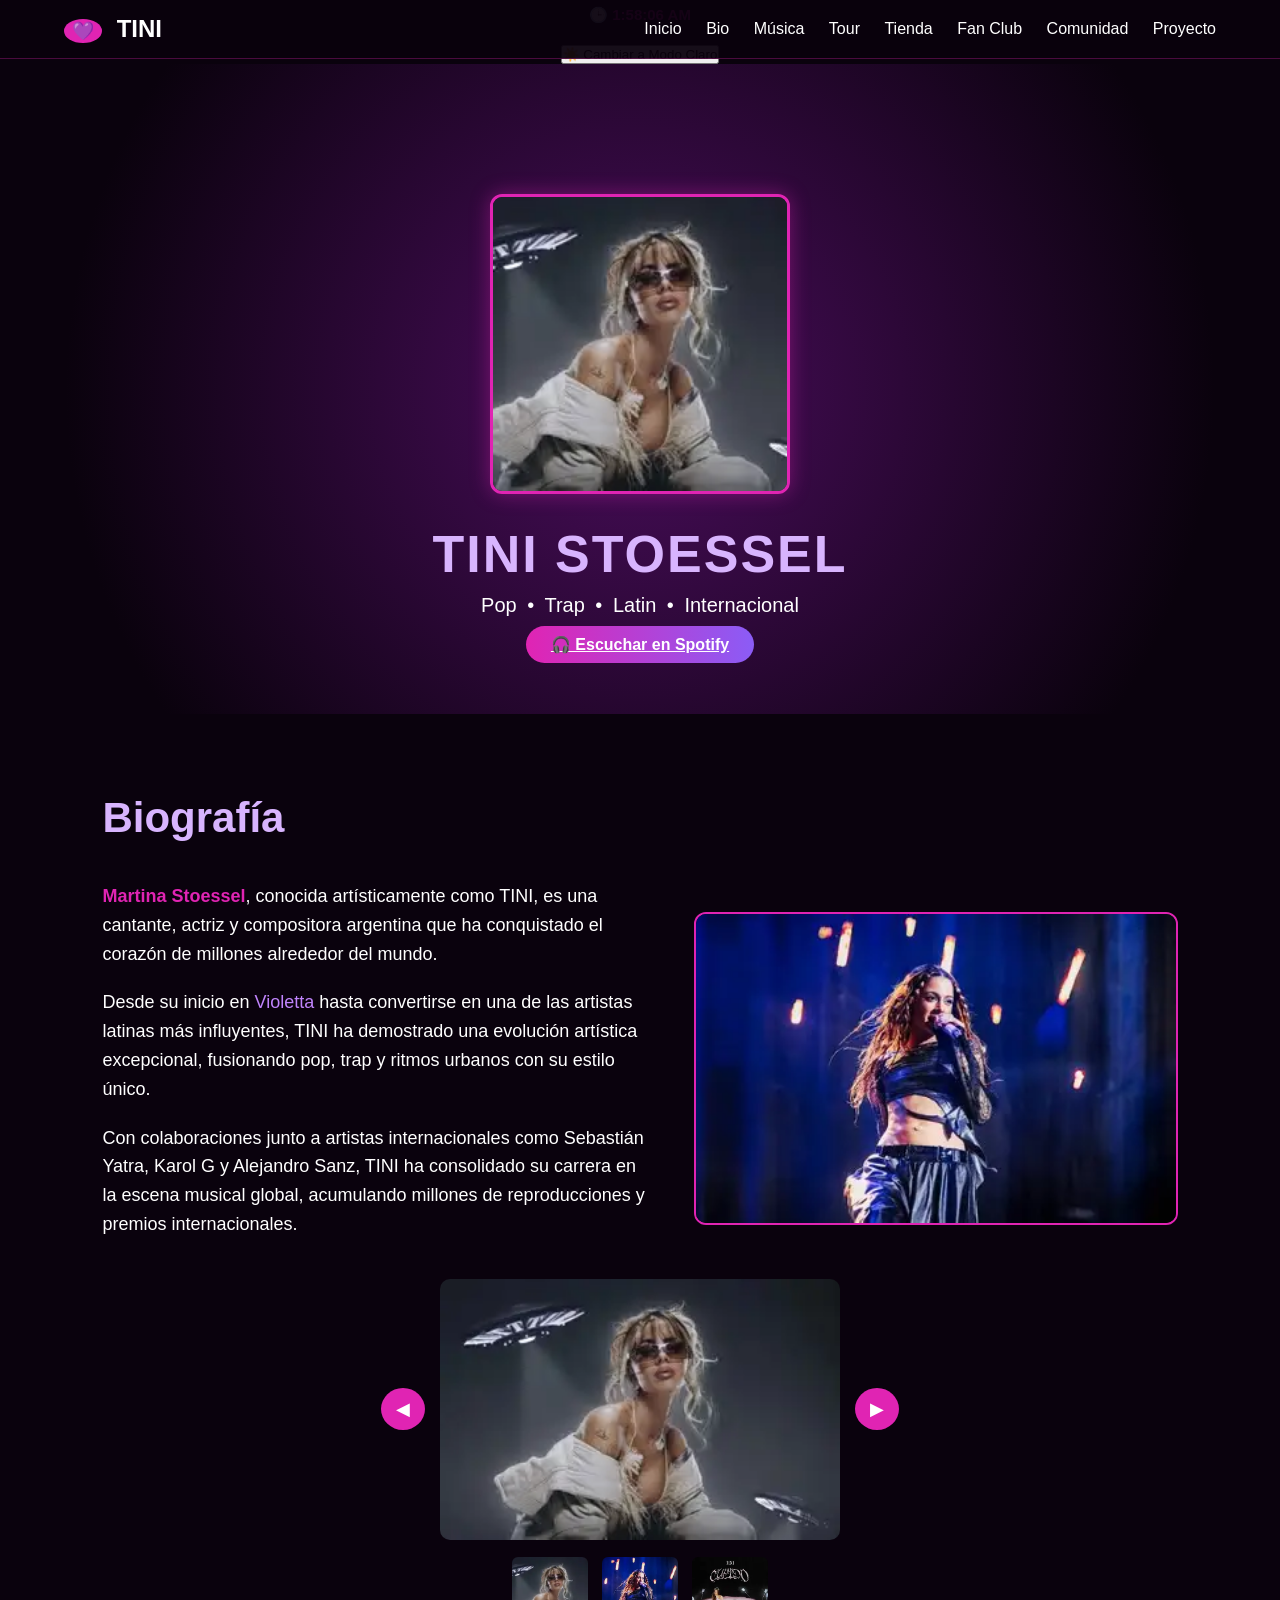
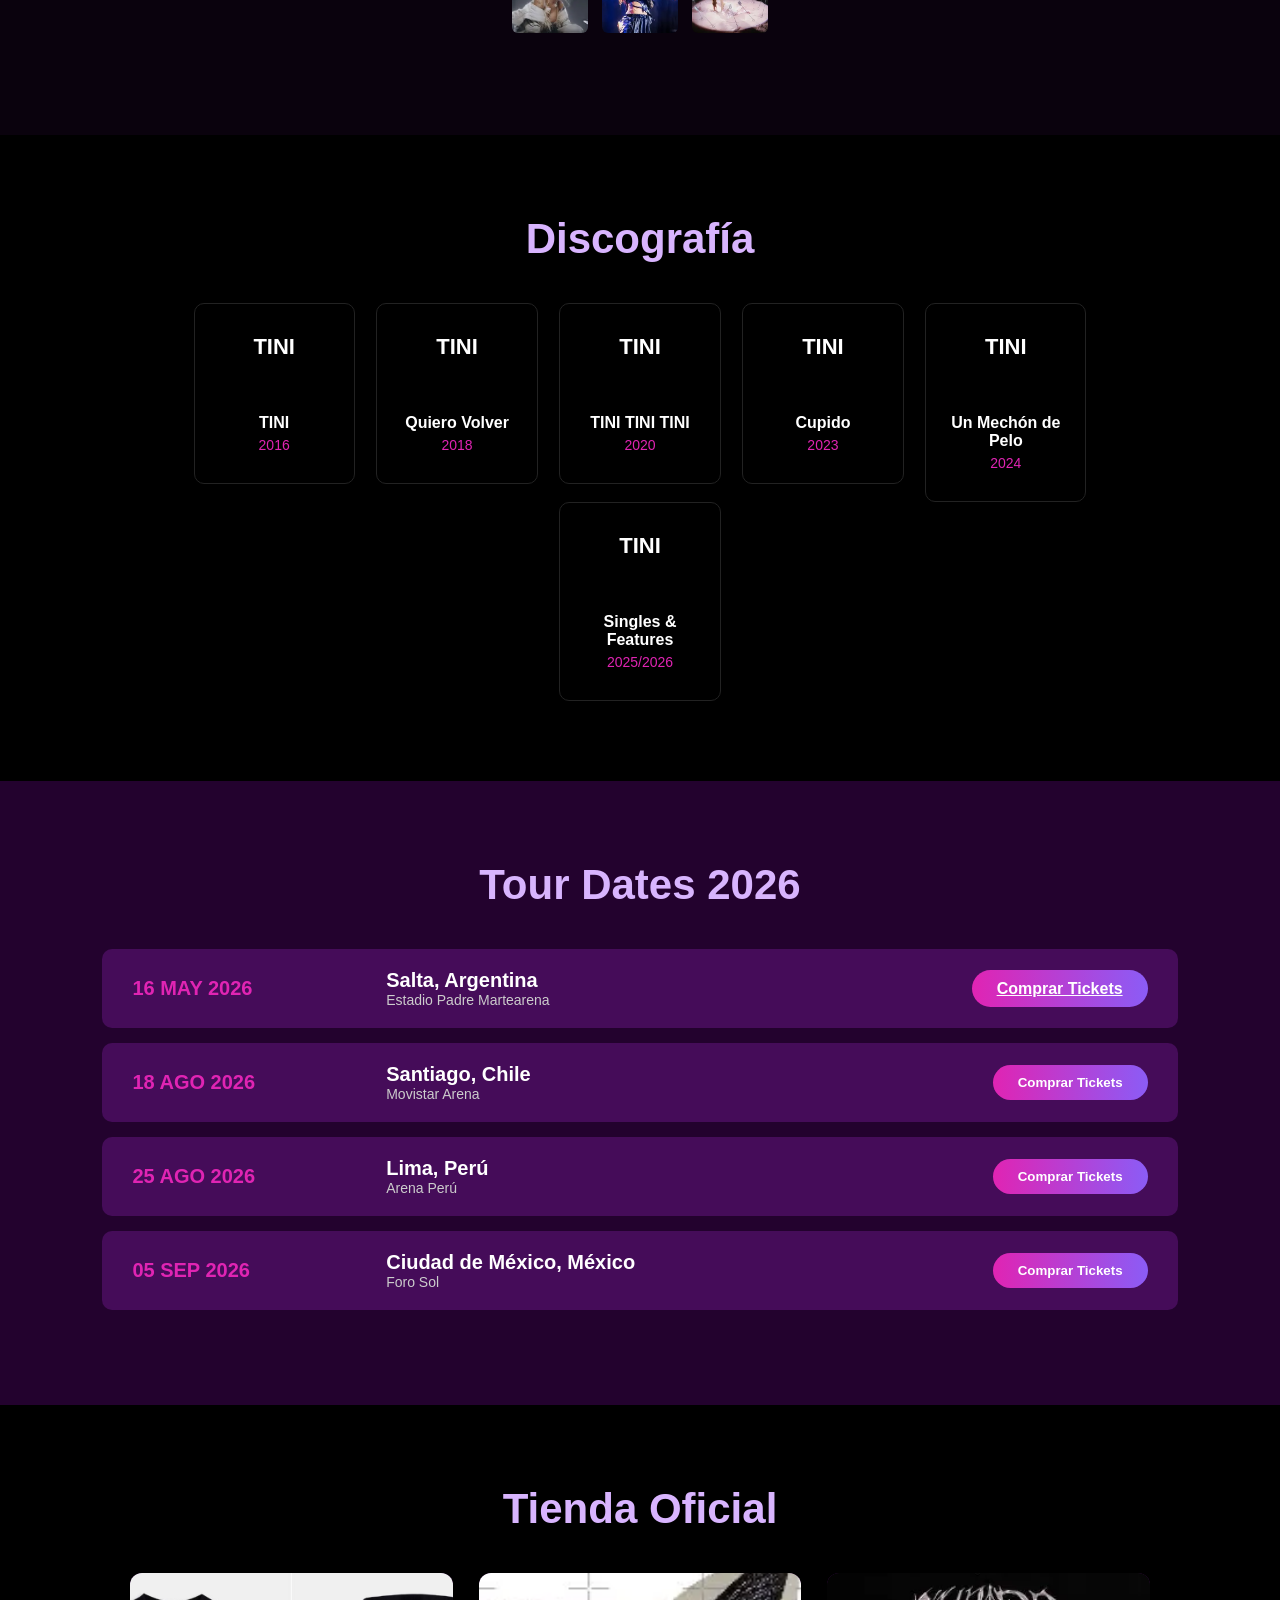
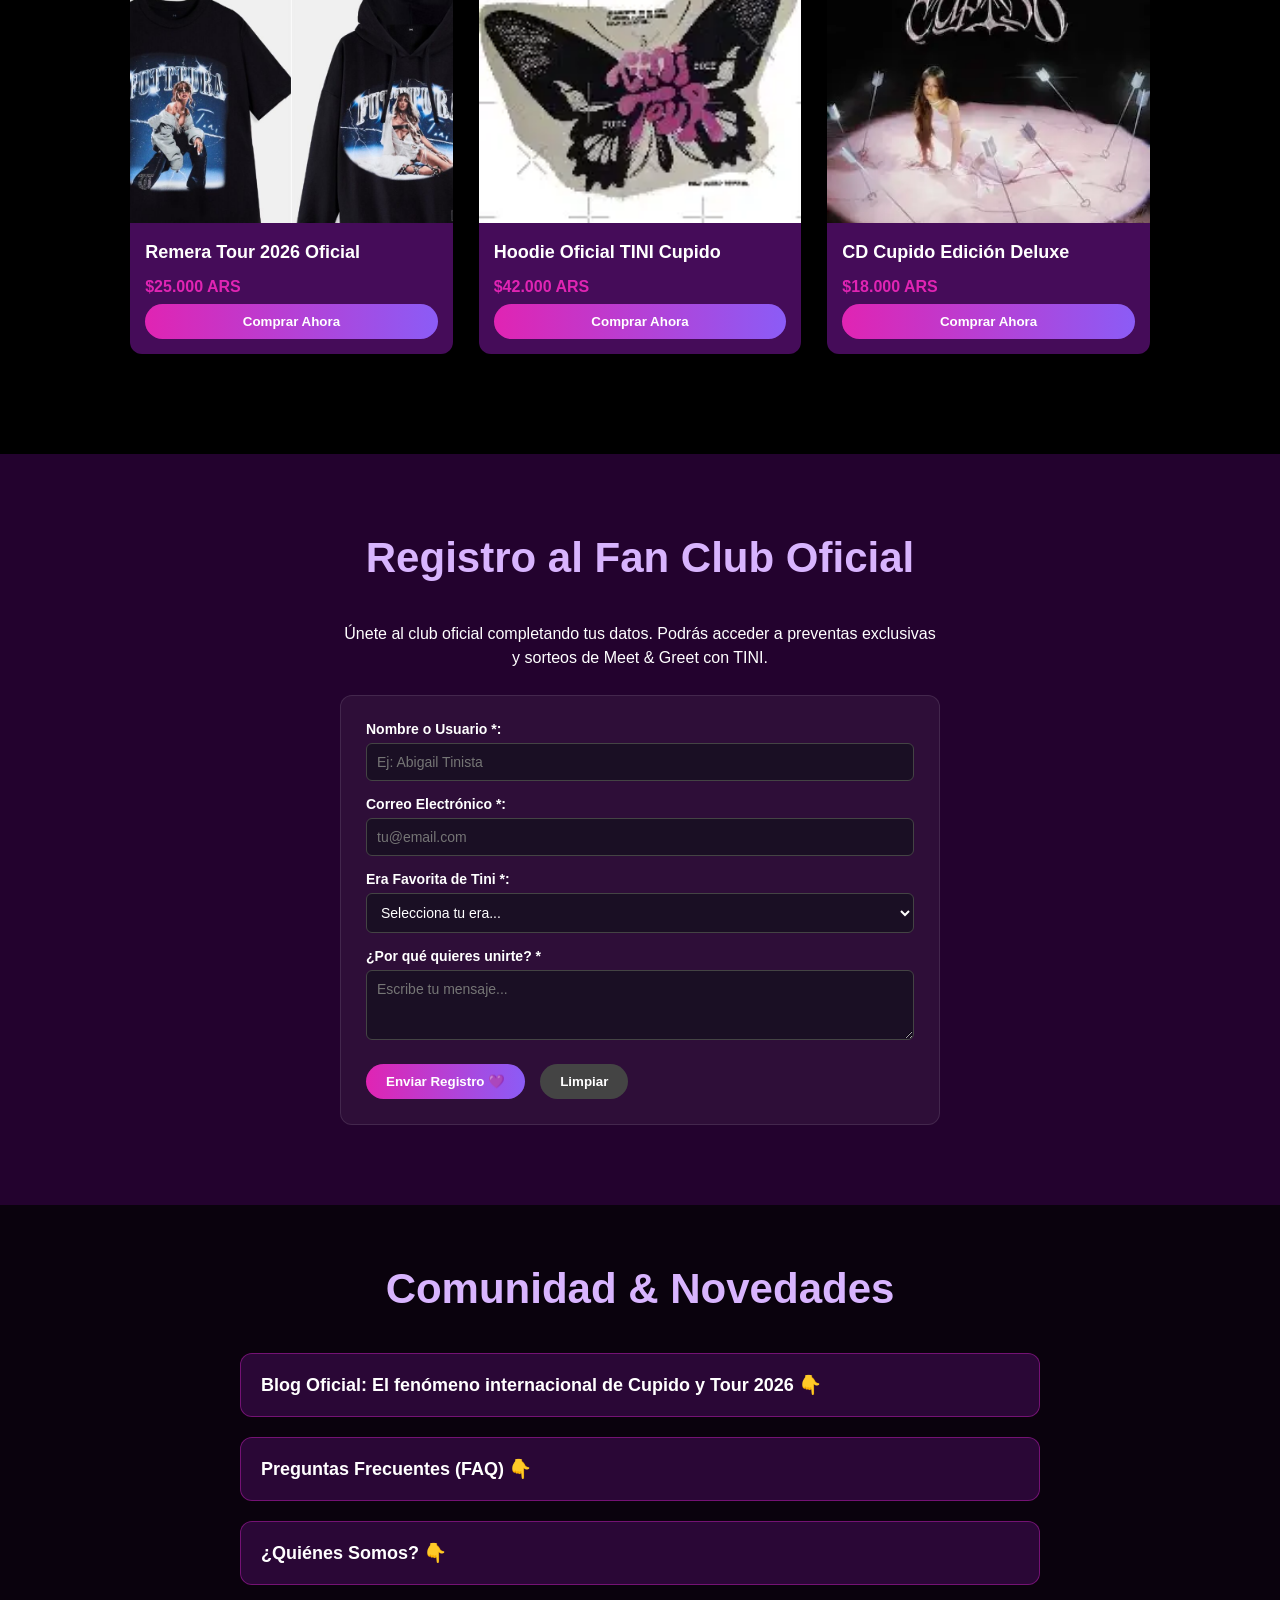
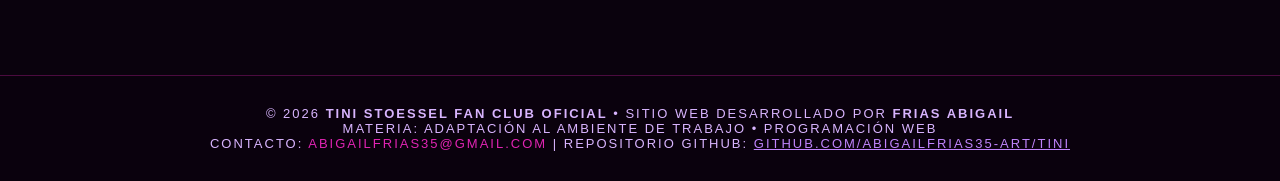
==== commit 6f3d397a: "feat: configuracion para despliegue en vercel, github pages y dump de base de datos tini_db.sql" ====
--- a/index.html
+++ b/index.html
@@ -1,75 +1,79 @@
 <!DOCTYPE html>
 <html lang="es">
 <head>
-	<meta charset="UTF-8">
-	<meta name="viewport" content="width=device-width, initial-scale=1.0">
-	<title>Proyecto</title>
+    <meta charset="UTF-8">
+    <meta name="viewport" content="width=device-width, initial-scale=1.0">
+    <title>TINI Stoessel | Fan Club Oficial & Merchandising - Tour 2026</title>
+    <meta name="description" content="Sitio Oficial de Tini Stoessel - Fan Club Oficial, Tour Dates 2026, Discografía completa, Biografía y Tienda de Merchandising Oficial. Desarrollado por Frias Abigail.">
+    <meta name="author" content="Frias Abigail">
+    
+    <!-- Hojas de Estilo CSS -->
+    <link rel="stylesheet" href="css/styles.css">
+    
+    <!-- Soporte FontAwesome para iconos -->
+    <link rel="stylesheet" href="https://cdnjs.cloudflare.com/ajax/libs/font-awesome/6.4.0/css/all.min.css">
 </head>
 <body>
-	<h1>Proyecto</h1>
-</body>
-</html>
-<link rel="stylesheet" href="css/styles.css">
-<!DOCTYPE html>
-<html lang="es">
-
-<body>
+
+    <!-- BARRA SUPERIOR DE HORA EN VIVO -->
+    <div id="reloj" style="font-size: 15px; font-weight: bold; color: var(--accent-pink, #e024b3); text-align: center; padding: 6px 0; background: rgba(0,0,0,0.5);"></div>
+
+    <!-- ENCABEZADO Y NAVEGACIÓN -->
     <header>
-        <div class="logo"><span>👤</span> TINI</div>
+        <div class="logo"><span>💜</span> TINI</div>
         <nav>
             <a href="#inicio">Inicio</a>
             <a href="#bio">Bio</a>
             <a href="#musica">Música</a>
             <a href="#tour">Tour</a>
             <a href="#tienda">Tienda</a>
+            <a href="#fanclub">Fan Club</a>
+            <a href="#comunidad">Comunidad</a>
+            <a href="proyecto.html">Proyecto</a>
         </nav>
     </header>
-</header>
-<div style="text-align: center; margin-top: 15px;">
-    <button id="toggle-tema" class="btn-tema">☀️ Cambiar a Modo Claro</button>
-</div>
+
+    <div style="text-align: center; margin-top: 15px;">
+        <button id="toggle-tema" class="btn-tema" onclick="toggleDarkMode()">☀️ Cambiar a Modo Claro</button>
+    </div>
 
     <!-- 1. INICIO (HERO) -->
     <section id="inicio">
         <img src="inicio.webp" alt="Tini en el escenario" class="hero-img">
-    
         <h1 class="hero-title">TINI STOESSEL</h1>
         <p class="hero-subtitle">Pop • Trap • Latin • Internacional</p>
-        
-        <!-- ENLACE EXTERNO A SPOTIFY -->
         <br>
         <a href="https://open.spotify.com/artist/7vXDAI8JlvVDMNnIQOqw59" target="_blank" class="btn-ticket">🎧 Escuchar en Spotify</a>
     </section>
 
-    <!-- 2. BIOGRAFÍA -->
+    <!-- 2. BIOGRAFÍA Y GALERÍA INTERACTIVA -->
     <section id="bio">
         <h2 class="section-title">Biografía</h2>
         <div class="bio-container">
             <div class="bio-text">
-                <p><span style="color:var(--accent-pink); font-weight:bold;">Martina Stoessel</span>, conocida artísticamente como TINI, es una cantante, actriz y compositora argentina que ha conquistado el corazón de millones alrededor del mundo.</p>
+                <p><span style="color:var(--accent-pink, #e024b3); font-weight:bold;">Martina Stoessel</span>, conocida artísticamente como TINI, es una cantante, actriz y compositora argentina que ha conquistado el corazón de millones alrededor del mundo.</p>
                 <p>Desde su inicio en <span style="color:#c084fc;">Violetta</span> hasta convertirse en una de las artistas latinas más influyentes, TINI ha demostrado una evolución artística excepcional, fusionando pop, trap y ritmos urbanos con su estilo único.</p>
-                <p>Con colaboraciones junto a artistas internacionales como Sebastián Yatra, Karol G, y Alejandro Sanz, TINI ha consolidado su carrera en la escena musical global, acumulando millones de reproducciones y premios internacionales.</p>
+                <p>Con colaboraciones junto a artistas internacionales como Sebastián Yatra, Karol G y Alejandro Sanz, TINI ha consolidado su carrera en la escena musical global, acumulando millones de reproducciones y premios internacionales.</p>
             </div>
             <div class="bio-img-container">
                 <img src="concierto.webp" alt="Show de Tini" class="bio-img">
             </div>
         </div>
- <div class="galeria-contenedor">
-    <!-- Imagen Principal con Botones Laterales -->
-    <div class="caja-principal">
-        <button id="btn-anterior">◀</button>
-        <img id="imagen-ampliada" src="inicio.webp" alt="Tini Ampliada">
-        <button id="btn-siguiente">▶</button>
-    </div>
-
-    <!-- Fila de Miniaturas -->
-    <div class="caja-miniaturas">
-        <!-- El evento onclick envía la ruta de la imagen y su número de orden -->
-        <img class="miniatura" src="inicio.webp" alt="Inicio" onclick="abrirMiniatura(this.src, 0)">
-        <img class="miniatura" src="concierto.webp" alt="Concierto" onclick="abrirMiniatura(this.src, 1)">
-        <img class="miniatura" src="cd.webp" alt="CD" onclick="abrirMiniatura(this.src, 2)">
-    </div>
-</div>
+
+        <div class="galeria-contenedor">
+            <div class="caja-principal">
+                <button id="btn-anterior">◀</button>
+                <img id="imagen-ampliada" src="inicio.webp" alt="Tini Ampliada">
+                <button id="btn-siguiente">▶</button>
+            </div>
+            <div class="caja-miniaturas">
+                <img class="miniatura" src="inicio.webp" alt="Inicio" onclick="abrirMiniatura(this.src, 0)">
+                <img class="miniatura" src="concierto.webp" alt="Concierto" onclick="abrirMiniatura(this.src, 1)">
+                <img class="miniatura" src="cd.webp" alt="CD" onclick="abrirMiniatura(this.src, 2)">
+            </div>
+        </div>
+    </section>
+
     <!-- 3. DISCOGRAFÍA -->
     <section id="musica">
         <h2 class="section-title">Discografía</h2>
@@ -101,26 +105,23 @@
             </div>
             <div class="album-card">
                 <div class="album-cover">TINI</div>
-                <div class="album-title">Singles</div>
-                <div class="album-year">2024</div>
-            </div>
-        </div>
-    </section>
-
-    <!-- 4. TOUR DATES -->
+                <div class="album-title">Singles & Features</div>
+                <div class="album-year">2025/2026</div>
+            </div>
+        </div>
+    </section>
+
+    <!-- 4. TOUR DATES 2026 -->
     <section id="tour">
-        <h2 class="section-title">Tour Dates</h2>
-        
-        <div class="tour-item">
-            <div class="tour-date">16 may 2026</div>
+        <h2 class="section-title">Tour Dates 2026</h2>
+        <div class="tour-item">
+            <div class="tour-date">16 MAY 2026</div>
             <div class="tour-location">
                 <div class="tour-city">Salta, Argentina</div>
-                <div class="tour-venue">Estadio Martearena </div>
-            </div>
-           <div class="tour-action">
-                <!-- ENLACE EXTERNO A UNA TICKETERA -->
+                <div class="tour-venue">Estadio Padre Martearena</div>
+            </div>
+            <div class="tour-action">
                 <a href="https://www.allaccess.com.ar/" target="_blank" class="btn-ticket">Comprar Tickets</a>
-            </div>
             </div>
         </div>
 
@@ -158,244 +159,116 @@
         </div>
     </section>
 
-    <!-- 5. TIENDA OFICIAL -->
+    <!-- 5. TIENDA OFICIAL DE MERCHANDISING -->
     <section id="tienda">
         <h2 class="section-title">Tienda Oficial</h2>
         <div class="shop-grid">
             <div class="shop-item">
-               <img src="merch.jpg" alt="Merch Tour 2026" class="shop-img">
+                <img src="merch.jpg" alt="Merch Tour 2026" class="shop-img">
                 <div class="shop-info">
-                    <div class="shop-title">Remera Tour 2026</div>
-                    <button class="btn-shop" onclick="alert('Producto agregado al carrito')">Comprar Ahora</button>
+                    <div class="shop-title">Remera Tour 2026 Oficial</div>
+                    <p style="color:var(--accent-pink, #e024b3); font-weight:bold; margin: 8px 0;">$25.000 ARS</p>
+                    <button class="btn-shop" onclick="alert('¡Remera Tour 2026 añadida al carrito!')">Comprar Ahora</button>
                 </div>
             </div>
             <div class="shop-item">
-                <img src="shoes.webp" alt="shouse Tini" class="shop-img">
+                <img src="shoes.webp" alt="Hoodie TINI" class="shop-img">
                 <div class="shop-info">
-                    <div class="shop-title">Hoodie TINI</div>
-                    <button class="btn-shop" onclick="alert('Producto agregado al carrito')">Comprar Ahora</button>
+                    <div class="shop-title">Hoodie Oficial TINI Cupido</div>
+                    <p style="color:var(--accent-pink, #e024b3); font-weight:bold; margin: 8px 0;">$42.000 ARS</p>
+                    <button class="btn-shop" onclick="alert('¡Hoodie Cupido añadido al carrito!')">Comprar Ahora</button>
                 </div>
             </div>
             <div class="shop-item">
-            
-                    <img src="cd.webp" alt="CD de Tini" class="shop-img">
-                    <button class="btn-shop" onclick="alert('Producto agregado al carrito')">Comprar Ahora</button>
-                </div>
-            </div>
-        </div>
-    </section>
-
-    
-   <!-- 6. FAN CLUB Y REGISTRO (Actualizado para TP Formularios) -->
+                <img src="cd.webp" alt="CD de Tini" class="shop-img">
+                <div class="shop-info">
+                    <div class="shop-title">CD Cupido Edición Deluxe</div>
+                    <p style="color:var(--accent-pink, #e024b3); font-weight:bold; margin: 8px 0;">$18.000 ARS</p>
+                    <button class="btn-shop" onclick="alert('¡CD Cupido añadido al carrito!')">Comprar Ahora</button>
+                </div>
+            </div>
+        </div>
+    </section>
+
+    <!-- 6. FAN CLUB Y REGISTRO -->
     <section id="fanclub">
-        <h2 class="section-title">Registro al Fan Club</h2>
-        <p class="fanclub-desc">Únete completando todos tus datos. Los campos con * son obligatorios.</p>
+        <h2 class="section-title">Registro al Fan Club Oficial</h2>
+        <p class="fanclub-desc" style="text-align: center; margin-bottom: 25px;">Únete al club oficial completando tus datos. Podrás acceder a preventas exclusivas y sorteos de Meet & Greet con TINI.</p>
         
-        <div class="form-card">
-            <!-- 1. Etiqueta form con action y method POST -->
-            <form action="/registrar_usuario.php" method="POST">
-                
-                <!-- Input de tipo Texto con validación minlength, maxlength y pattern -->
-                <div class="form-group">
-                    <label for="usuario">Nombre de Usuario * (Solo letras y números):</label>
-                    <input type="text" id="usuario" name="usuario" class="form-control" placeholder="Ej: Tinista2026" required minlength="5" maxlength="15" pattern="[a-zA-Z0-9]+">
-                </div>
-
-                <!-- Input de tipo Email -->
-                <div class="form-group">
-                    <label for="correo">Correo Electrónico *:</label>
-                    <input type="email" id="correo" name="correo" class="form-control" placeholder="tu@email.com" required>
-                </div>
-
-                <!-- Input de tipo Password -->
-                <div class="form-group">
-                    <label for="pass">Contraseña * (Mínimo 8 caracteres):</label>
-                    <input type="password" id="pass" name="pass" class="form-control" required minlength="8">
-                </div>
-
-                <!-- Input de tipo Number con min y max -->
-                <div class="form-group">
-                    <label for="edad">Edad *:</label>
-                    <input type="number" id="edad" name="edad" class="form-control" min="13" max="99" placeholder="Debes tener entre 13 y 99 años" required>
-                </div>
-
-                <!-- Input de tipo Date -->
-                <div class="form-group">
-                    <label for="fecha">Fecha de nacimiento *:</label>
-                    <input type="date" id="fecha" name="fecha" class="form-control" required>
-                </div>
-
-                <!-- Select y Option -->
-                <div class="form-group">
-                    <label for="pais_origen">País *:</label>
-                    <select id="pais_origen" name="pais_origen" class="form-control" required>
-                        <option value="">Selecciona tu país...</option>
-                        <option value="ar">Argentina</option>
-                        <option value="cl">Chile</option>
-                        <option value="mx">México</option>
-                        <option value="es">España</option>
+        <div class="form-card" style="max-width: 600px; margin: 0 auto; background: rgba(255,255,255,0.05); padding: 25px; border-radius: 12px; border: 1px solid rgba(255,255,255,0.1);">
+            <form id="fanClubForm" onsubmit="mostrarResumen(event)">
+                <div class="form-group" style="margin-bottom: 15px;">
+                    <label for="usuario" style="display:block; margin-bottom: 6px; font-weight: 600;">Nombre o Usuario *:</label>
+                    <input type="text" id="usuario" name="usuario" class="form-control" placeholder="Ej: Abigail Tinista" required minlength="3" maxlength="30" style="width: 100%; padding: 10px; border-radius: 6px; border: 1px solid #444; background: #1a0f24; color: #fff;">
+                </div>
+
+                <div class="form-group" style="margin-bottom: 15px;">
+                    <label for="correo" style="display:block; margin-bottom: 6px; font-weight: 600;">Correo Electrónico *:</label>
+                    <input type="email" id="correo" name="correo" class="form-control" placeholder="tu@email.com" required style="width: 100%; padding: 10px; border-radius: 6px; border: 1px solid #444; background: #1a0f24; color: #fff;">
+                </div>
+
+                <div class="form-group" style="margin-bottom: 15px;">
+                    <label for="era" style="display:block; margin-bottom: 6px; font-weight: 600;">Era Favorita de Tini *:</label>
+                    <select id="era" name="era" class="form-control" required style="width: 100%; padding: 10px; border-radius: 6px; border: 1px solid #444; background: #1a0f24; color: #fff;">
+                        <option value="">Selecciona tu era...</option>
+                        <option value="violetta">Violetta</option>
+                        <option value="quierovolver">Quiero Volver</option>
+                        <option value="tinitinitini">TINI TINI TINI</option>
+                        <option value="cupido">Cupido</option>
+                        <option value="mechon">Un Mechón de Pelo</option>
                     </select>
                 </div>
 
-                <!-- Radio Buttons (Selección única) -->
-                <div class="form-group">
-                    <label>¿Cuál es tu era favorita de Tini? *</label><br>
-                    <input type="radio" id="era_violetta" name="era" value="violetta" required>
-                    <label for="era_violetta" style="display:inline; font-weight:normal;">Violetta</label><br>
-                    
-                    <input type="radio" id="era_quierovolver" name="era" value="quierovolver">
-                    <label for="era_quierovolver" style="display:inline; font-weight:normal;">Quiero Volver</label><br>
-                    
-                    <input type="radio" id="era_cupido" name="era" value="cupido">
-                    <label for="era_cupido" style="display:inline; font-weight:normal;">Cupido</label>
-                </div>
-
-                <!-- Input de tipo File -->
-                <div class="form-group">
-                    <label for="foto_perfil">Sube tu mejor foto en un show (Opcional):</label>
-                    <input type="file" id="foto_perfil" name="foto_perfil" class="form-control" style="background:transparent; border:none; padding-left:0;">
-                </div>
-
-                <!-- Textarea -->
-                <div class="form-group">
-                    <label for="mensaje">¿Por qué quieres unirte al club? *</label>
-                    <textarea id="mensaje" name="mensaje" rows="4" class="form-control" placeholder="Escribe tu mensaje aquí..." required></textarea>
-                </div>
-
-                <!-- Input de tipo Checkbox -->
-                <div class="form-checkbox">
-                    <input type="checkbox" id="terminos" name="terminos" required>
-                    <label for="terminos" style="display:inline; font-weight:normal; font-size:14px; color:#ddd;">Acepto los términos y condiciones de la página.</label>
-                </div>
-
-                <!-- Botones de Enviar y Borrar (Reset) -->
+                <div class="form-group" style="margin-bottom: 15px;">
+                    <label for="mensaje" style="display:block; margin-bottom: 6px; font-weight: 600;">¿Por qué quieres unirte? *</label>
+                    <textarea id="mensaje" name="mensaje" rows="3" class="form-control" placeholder="Escribe tu mensaje..." required style="width: 100%; padding: 10px; border-radius: 6px; border: 1px solid #444; background: #1a0f24; color: #fff;"></textarea>
+                </div>
+
                 <div style="display: flex; gap: 15px; margin-top: 20px;">
-                    <button type="submit" class="btn-submit">Enviar Registro 💜</button>
-                    <button type="reset" class="btn-submit" style="background: #444; border: 1px solid #777;">Borrar Todo</button>
+                    <button type="submit" class="btn-ticket" style="cursor: pointer; border: none; padding: 10px 20px;">Enviar Registro 💜</button>
+                    <button type="reset" class="btn-ticket" style="background: #444; cursor: pointer; border: none; padding: 10px 20px;">Limpiar</button>
                 </div>
             </form>
         </div>
-
-        <hr>
-        <footer><p></p> Sección Fan Club</p></footer>
-    </section>
+    </section>
+
+    <!-- 7. SECCIONES DE COMUNIDAD, BLOG Y FAQ -->
+    <section id="comunidad" style="margin-top: 40px; padding: 20px 5%;">
+        <h2 class="section-title">Comunidad & Novedades</h2>
+        <div style="max-width: 800px; margin: 0 auto;">
+            <details class="acordeon">
+                <summary>Blog Oficial: El fenómeno internacional de Cupido y Tour 2026 👇</summary>
+                <div class="contenido-oculto" style="padding: 15px; background: rgba(255,255,255,0.03); border-radius: 8px;">
+                    <h3>Hitos de la Gira</h3>
+                    <p>Con múltiples sold-outs en Latinoamérica y Europa, TINI continúa batiendo récords de streaming y convocando a miles de fanáticos en cada presentación.</p>
+                </div>
+            </details>
+            <details class="acordeon">
+                <summary>Preguntas Frecuentes (FAQ) 👇</summary>
+                <div class="contenido-oculto" style="padding: 15px; background: rgba(255,255,255,0.03); border-radius: 8px;">
+                    <h3>¿Cómo acceder a las preventas del tour?</h3>
+                    <p>Los códigos de preventa se envían por correo electrónico a los suscriptores registrados en el Fan Club antes de la salida a venta general.</p>
+                </div>
+            </details>
+            <details class="acordeon">
+                <summary>¿Quiénes Somos? 👇</summary>
+                <div class="contenido-oculto" style="padding: 15px; background: rgba(255,255,255,0.03); border-radius: 8px;">
+                    <p>Somos la comunidad de fans oficial de Tini Stoessel en el país, apoyando cada lanzamiento, concierto y proyecto solidario.</p>
+                </div>
+            </details>
+        </div>
+    </section>
+
+    <!-- PIE DE PÁGINA -->
+    <footer>
+        <div style="text-align: center; padding: 30px 15px; margin-top: 50px; border-top: 1px solid rgba(224, 36, 179, 0.3); background: rgba(10, 2, 13, 0.95);">
+            <p style="margin: 0 0 6px 0; font-size: 15px;">&copy; 2026 <strong>TINI Stoessel Fan Club Oficial</strong> &bull; Sitio web desarrollado por <strong>Frias Abigail</strong></p>
+            <p style="font-size: 13px; color: #d8b4fe; margin: 0 0 4px 0;">Materia: Adaptación al ambiente de trabajo &bull; Programación Web</p>
+            <p style="font-size: 12px; color: #888; margin: 0;">Contacto: <a href="mailto:abigailfrias35@gmail.com" style="color: var(--accent-pink, #e024b3); text-decoration: none;">abigailfrias35@gmail.com</a> | Repositorio GitHub: <a href="https://github.com/abigailfrias35-art/tini" target="_blank" style="color: #c084fc;">github.com/abigailfrias35-art/tini</a></p>
+        </div>
+    </footer>
+
+    <!-- Scripts JavaScript -->
+    <script src="js.js"></script>
+</body>
 </html>
-<head>
-    <meta charset="UTF-8">
-    <title>TINI - Sitio Oficial</title>
-    
-    <!-- Aquí es donde llamas al archivo CSS -->
-    <link rel="stylesheet" href="styles.css">
-    
-</head>
-<body>
-    
-    <!-- Aquí va todo el contenido de tu página: header, secciones, textos, imágenes, etc. -->
-    <h1>Hola Mundo</h1>
-
-    <!-- Justo antes del cierre del body, llamas a tu archivo JavaScript -->
-    <script src="js.js"></script>
-
-</body>
-<!-- 7. CURSO EN LÍNEA -->
-    <!-- 7. CURSO EN LÍNEA -->
-    <section id="curso">
-        <h2 class="section-title">Curso: Identidad Visual</h2>
-        
-        <details class="acordeon">
-            <summary>Haz clic aquí para ver la Guía de Estudio 👇</summary>
-            <div class="contenido-oculto">
-                <h3>Módulo 1: Construcción de Imagen Digital</h3>
-                <h4>Detalles de estudio</h4>
-                <p>Aprende cómo los artistas conectan emocionalmente a través de las redes.</p>
-            </div>
-        </details>
-
-        <hr>
-        <footer><p> Sección Curso</p></footer>
-    </section>
-
-    <!-- 8. BLOG -->
-    <section id="blog">
-        <h2 class="section-title">Blog Oficial TiniFans</h2>
-        
-        <details class="acordeon">
-            <summary>Ver última entrada: El éxito de Cupido 👇</summary>
-            <div class="contenido-oculto">
-                <h3>El éxito internacional de Cupido</h3>
-                <p>Cupido ha roto todos los récords de streaming este mes. ¡Gracias a todos los fans por el apoyo incondicional!</p>
-                
-                <h4>Comentarios</h4>
-                <p class="caja-comentario">
-                    "¡Me encantó el álbum, no paro de escucharlo!" <br> 
-                    <span style="color: var(--accent-pink); font-size: 14px;">- Usuario: TinistaForever</span>
-                </p>
-                
-                <pre>
-Letra destacada de la semana:
-
-"Tardo en contestarte... 
-y tú tardas en madurar"
-                </pre>
-            </div>
-        </details>
-
-        <hr>
-        <footer><p> Sección Blog</p></footer>
-    </section>
-
-    <!-- 9. QUIÉNES SOMOS Y FAQ -->
-    <section id="nosotros">
-        <h2 class="section-title">Comunidad</h2>
-        
-        <details class="acordeon">
-            <summary>¿Quiénes Somos? 👇</summary>
-            <div class="contenido-oculto">
-                <p>Somos el club de fans oficial, dedicado a seguir la carrera de Tini desde Violetta hasta hoy.</p>
-            </div>
-        </details>
-
-        <details class="acordeon">
-            <summary>Preguntas Frecuentes (FAQ) 👇</summary>
-            <div class="contenido-oculto">
-                <h3>¿Cuándo se anuncian nuevas fechas del tour?</h3>
-                <p>Las fechas se anuncian primero para los miembros registrados en el Fan Club.</p>
-            </div>
-        </details>
-
-        <hr>
-        <footer><p> Sección Nosotros</p></footer>
-    </section>
-
-    <!-- 10. CURRICULUM VITAE (Independiente) -->
-    <section id="cv">
-        <h2 class="section-title">Curriculum Vitae</h2>
-        
-        <details class="acordeon">
-            <summary>Ver perfil de Frias Milena 👇</summary>
-            <div class="contenido-oculto">
-                <h3>Educación</h3>
-                <p>Alumna de 4to 3ra - Desarrollo y Diseño Web.</p>
-                
-                <h3>Habilidades Técnicas</h3>
-                <p>Creación de Wireframes, HTML, CSS, JavaScript y Diseño de Interfaces.</p>
-            </div>
-        </details>
-
-        <hr>
-        <footer><p> Sección CV</p></footer>
-    </section>
-    <head>
-    <meta charset="UTF-8">
-    <meta name="viewport" content="width=device-width, initial-scale=1.0">
-    
-    <!-- Etiqueta Title con Palabra Clave Principal -->
-    <title>Tini Stoessel | Fan Club Oficial y Tour 2026</title>
-    
-    <!-- Meta Description descriptiva y llamativa -->
-    <meta name="description" content="Únete al Fan Club oficial de Tini Stoessel. Descubre su biografía, fechas del tour 2026, discografía completa y compra merchandising exclusivo.">
-    
-    <link rel="stylesheet" href="styles.css">
-</head>
-<div id="reloj" style="font-size: 16px; font-weight: bold; color: var(--accent-pink);"></div>
-<button id="toggle-tema" class="btn-tema">🌙 Cambiar Tema</button>
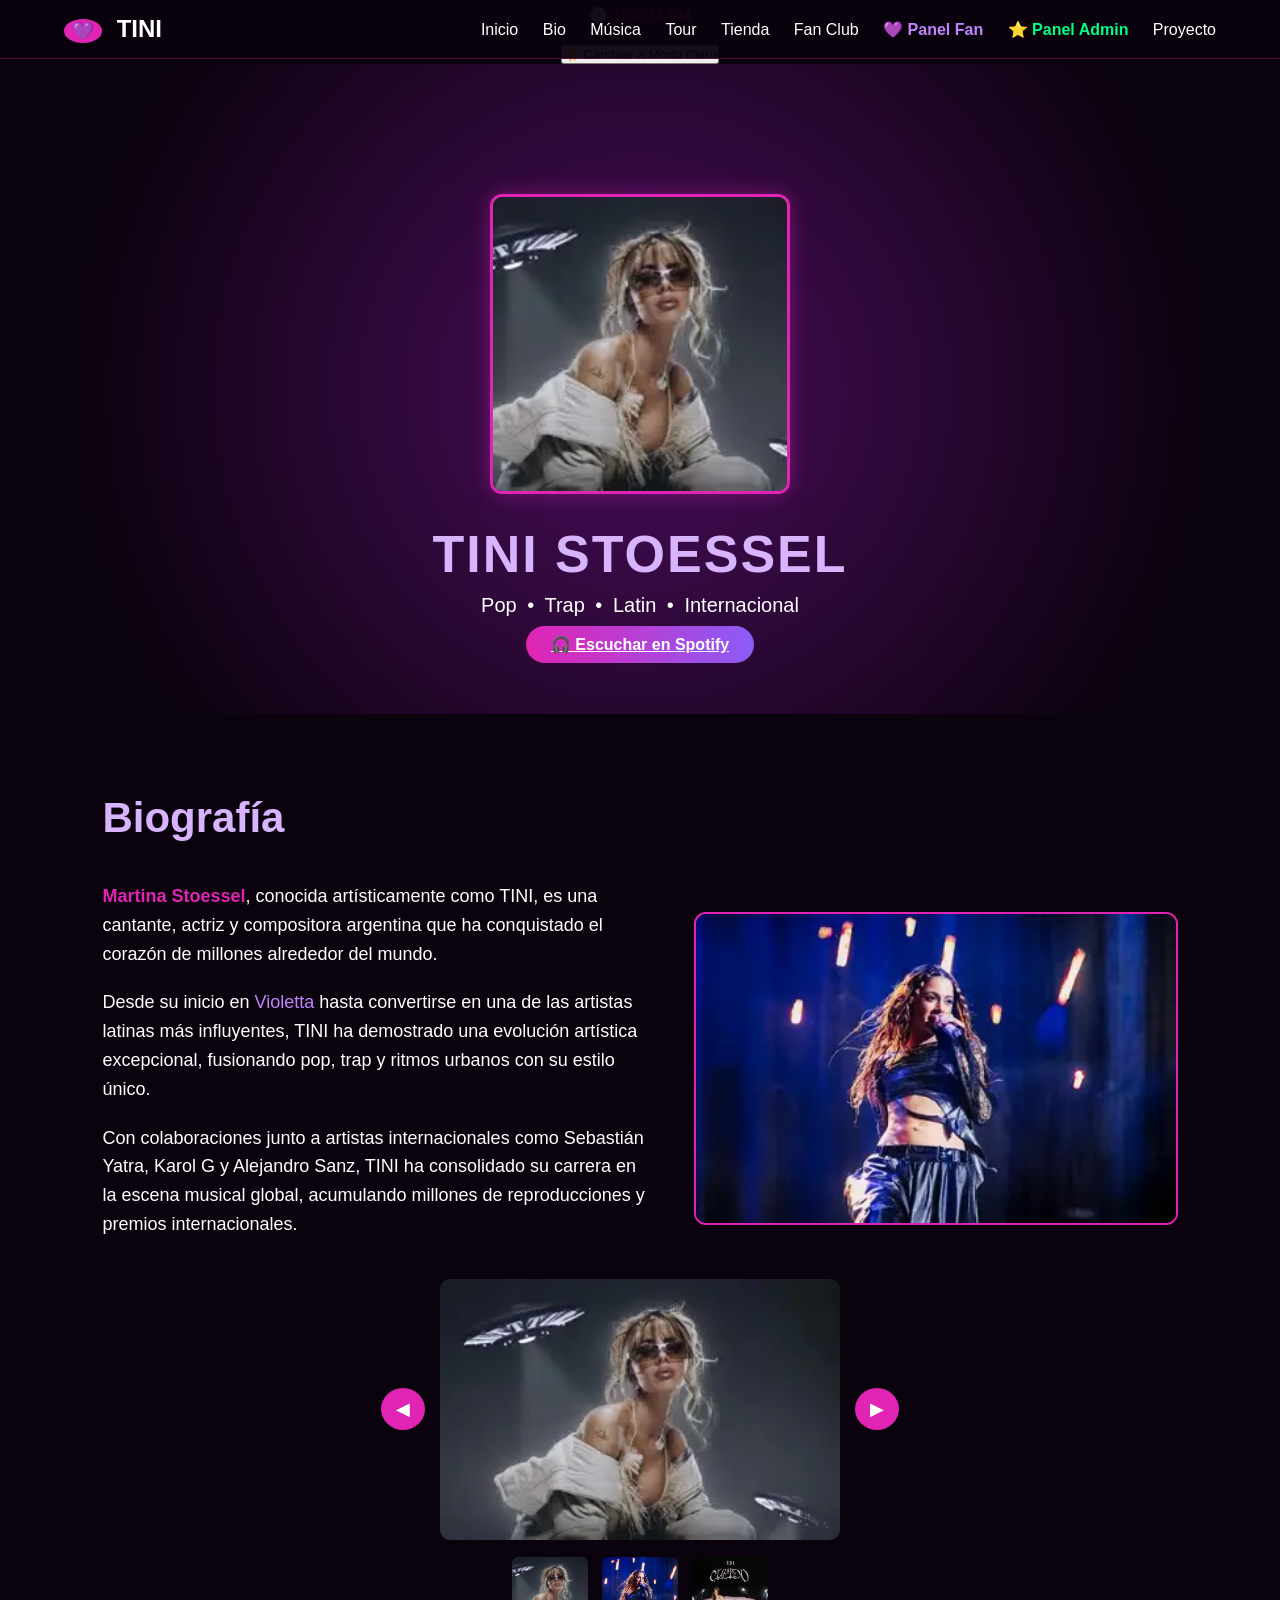
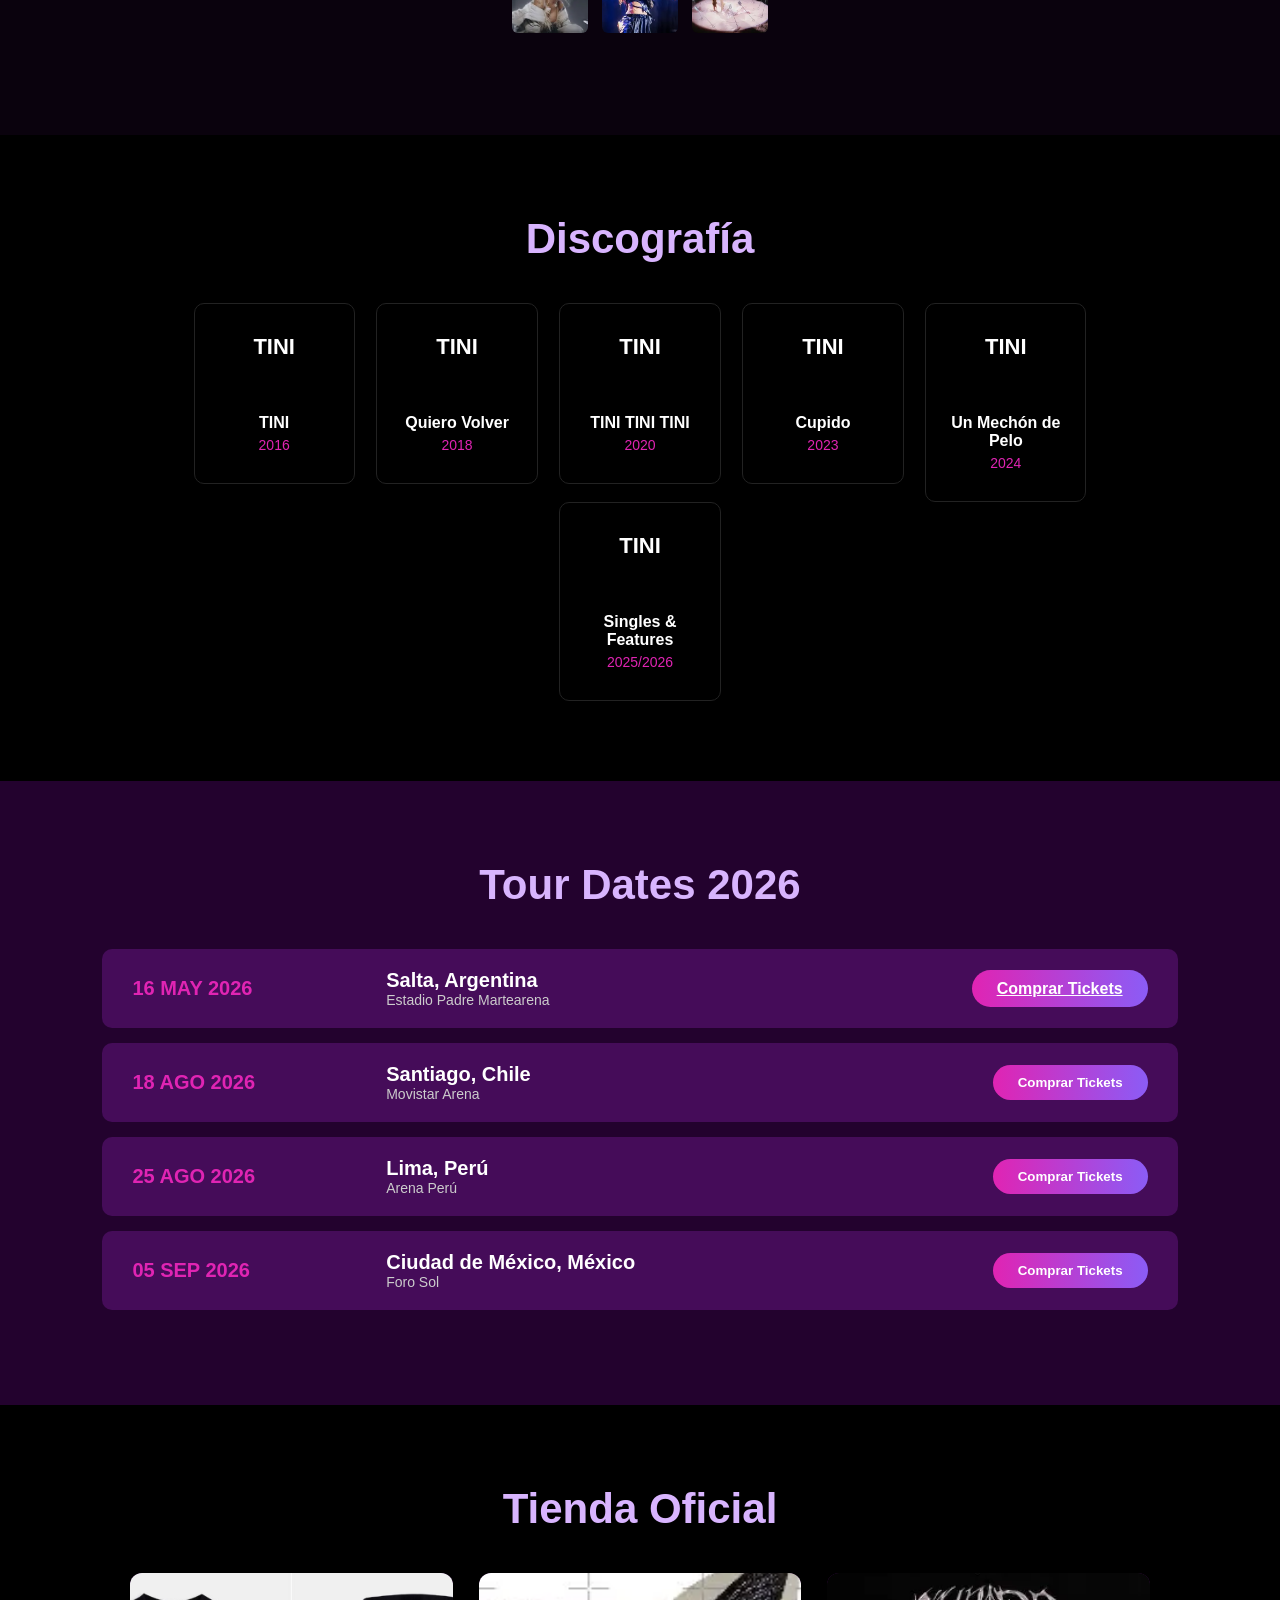
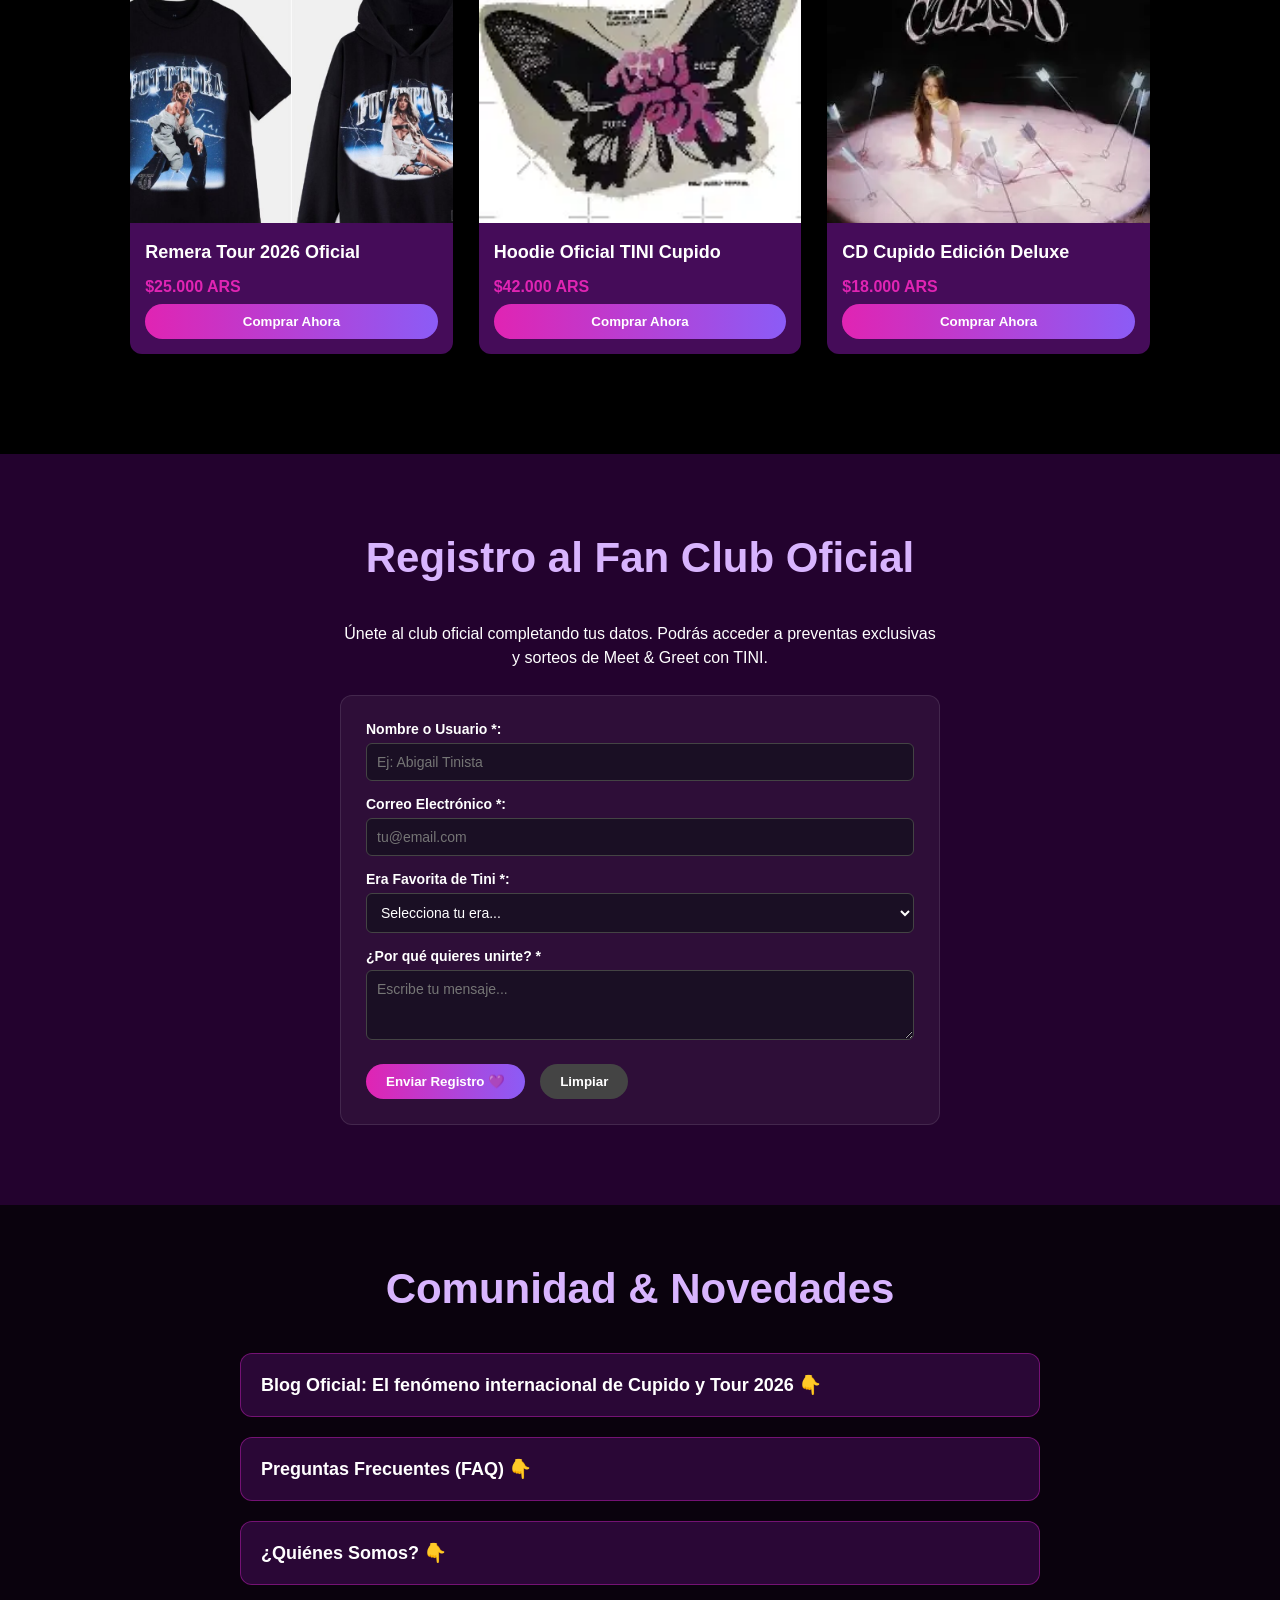
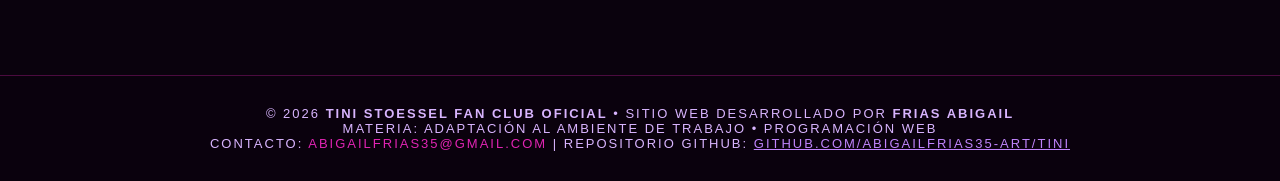
==== commit 0f9644c7: "feat: agrega vistas estaticas de panel usuario y admin para vercel y github pages" ====
--- a/index.html
+++ b/index.html
@@ -28,7 +28,8 @@
             <a href="#tour">Tour</a>
             <a href="#tienda">Tienda</a>
             <a href="#fanclub">Fan Club</a>
-            <a href="#comunidad">Comunidad</a>
+            <a href="panel_usuario.html" style="color: #c084fc; font-weight: bold;">💜 Panel Fan</a>
+            <a href="admin.html" style="color: #00ff88; font-weight: bold;">⭐ Panel Admin</a>
             <a href="proyecto.html">Proyecto</a>
         </nav>
     </header>
